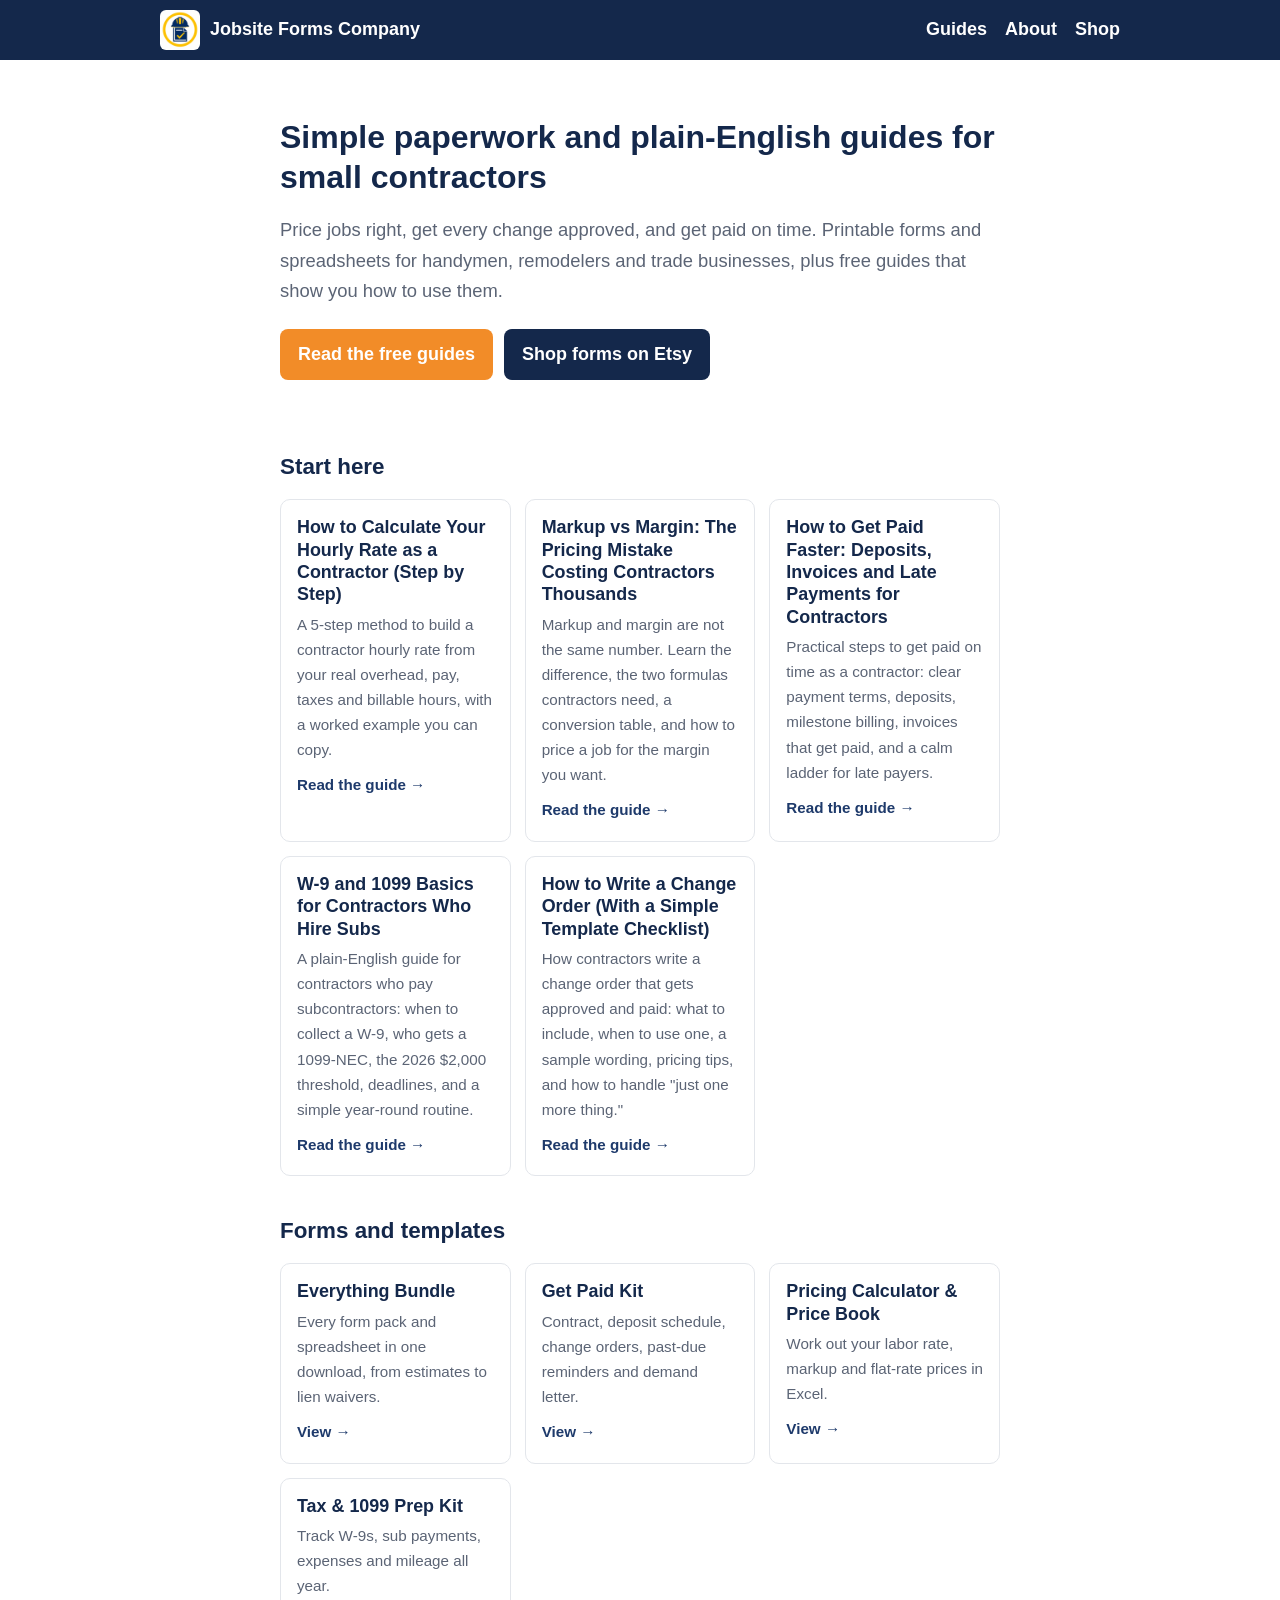
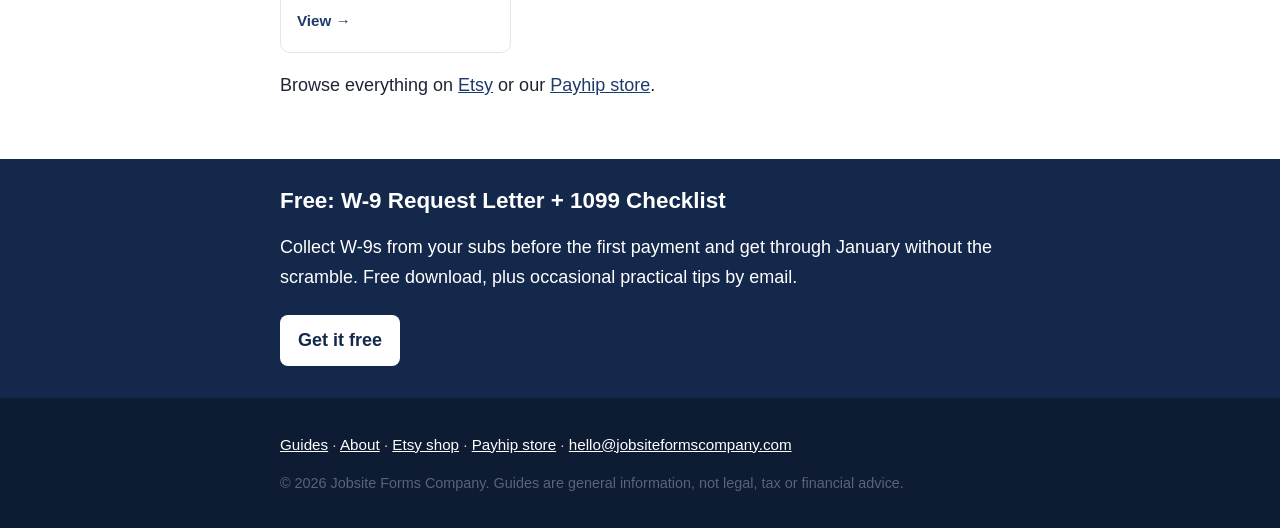
==== index.html @ e9ef860a "Launch site" ====
<!doctype html><html lang="en"><head><meta charset="utf-8"><meta name="viewport" content="width=device-width,initial-scale=1">
<title>Jobsite Forms Company | Contractor Forms, Templates and Guides</title><meta name="description" content="Printable contractor forms, Excel templates and free guides on pricing, change orders, invoicing and 1099s for handymen and small contractors."><link rel="canonical" href="https://jobsiteformscompany.com/">
<meta property="og:title" content="Jobsite Forms Company | Contractor Forms, Templates and Guides"><meta property="og:description" content="Printable contractor forms, Excel templates and free guides on pricing, change orders, invoicing and 1099s for handymen and small contractors."><meta property="og:url" content="https://jobsiteformscompany.com/"><meta property="og:type" content="website"><meta property="og:image" content="https://jobsiteformscompany.com/img/logo.jpg">
<link rel="icon" href="/favicon.png"><style>:root{--navy:#14284b;--navy2:#1e3a6b;--orange:#f28c28;--ink:#1d2433;--muted:#5b6475;--bg:#f6f7f9;--line:#e3e6eb}
*{box-sizing:border-box}body{margin:0;font:18px/1.65 -apple-system,BlinkMacSystemFont,"Segoe UI",Roboto,Arial,sans-serif;color:var(--ink);background:#fff}
.wrap{max-width:760px;margin:0 auto;padding:0 20px}main.wrap{padding-top:24px;padding-bottom:40px}
a{color:var(--navy2)}h1,h2,h3{line-height:1.25;color:var(--navy)}h1{font-size:2rem;margin:.4em 0}h2{font-size:1.4rem;margin-top:1.8em}h3{font-size:1.12rem}
.top{background:var(--navy);color:#fff}.top .wrap{display:flex;align-items:center;justify-content:space-between;gap:12px;padding-top:10px;padding-bottom:10px;max-width:1000px;flex-wrap:wrap}
.brand{display:flex;align-items:center;gap:10px;color:#fff;text-decoration:none;font-weight:700}.brand img{border-radius:6px}
.top nav a{color:#fff;text-decoration:none;margin-left:18px;font-weight:600}.top nav a:hover{color:var(--orange)}
.lead{font-size:1.15rem;color:var(--muted)}.meta,.small,.crumbs{font-size:.9rem;color:var(--muted)}.crumbs a{color:var(--muted)}
.hero{padding:20px 0 10px}.btn{display:inline-block;background:var(--orange);color:#fff;font-weight:700;text-decoration:none;padding:11px 18px;border-radius:8px;margin:4px 6px 4px 0}
.btn-alt{background:var(--navy)}.btn-light{background:#fff;color:var(--navy)}
.cards{display:grid;grid-template-columns:repeat(auto-fit,minmax(220px,1fr));gap:14px}.card{display:block;border:1px solid var(--line);border-radius:10px;padding:16px;text-decoration:none;color:var(--ink);background:#fff}
.card:hover{border-color:var(--navy2);box-shadow:0 2px 8px rgba(20,40,75,.08)}.card h3{margin:0 0 6px}.card p{margin:0 0 8px;font-size:.95rem;color:var(--muted)}.card span{font-weight:700;color:var(--navy2);font-size:.95rem}
.calc,.sample{background:var(--bg);border-left:4px solid var(--navy);padding:12px 16px;margin:14px 0;border-radius:6px}.sample p{margin:.4em 0}
.product{background:#fff7ef;border:1px solid #f6d3ad;border-radius:10px;padding:16px 20px;margin:28px 0}.product h3{margin-top:0}
table{border-collapse:collapse;width:100%;margin:12px 0;font-size:.95rem}th,td{border:1px solid var(--line);padding:8px 10px;text-align:left}th{background:var(--navy);color:#fff}
.video{position:relative;padding-top:56.25%;margin:16px 0 4px;border-radius:10px;overflow:hidden;background:#000}.video iframe{position:absolute;inset:0;width:100%;height:100%;border:0}
.note{font-size:.9rem;color:var(--muted);border-top:1px solid var(--line);padding-top:12px;margin-top:28px}
.related{border-top:2px solid var(--line);margin-top:30px}
.signup{background:var(--navy);color:#fff;padding:28px 0}.signup h2{color:#fff;margin-top:0}
footer{background:#0d1b33;color:#c9d1e0;padding:18px 0;font-size:.95rem}footer a{color:#fff}
@media(max-width:600px){body{font-size:17px}h1{font-size:1.6rem}.top nav a{margin-left:0;margin-right:16px}}
</style><script type="application/ld+json">{"@context": "https://schema.org", "@type": "Organization", "name": "Jobsite Forms Company", "url": "https://jobsiteformscompany.com", "logo": "https://jobsiteformscompany.com/img/logo.jpg", "email": "hello@jobsiteformscompany.com", "sameAs": ["https://www.etsy.com/shop/JobsiteFormsCompany", "https://payhip.com/JobsiteFormsCompany", "https://www.youtube.com/watch?v=GS68c1VyHbc"]}</script><script type="application/ld+json">{"@context": "https://schema.org", "@type": "WebSite", "name": "Jobsite Forms Company", "url": "https://jobsiteformscompany.com"}</script></head><body>
<header class="top"><div class="wrap"><a class="brand" href="/"><img src="/img/logo-96.png" width="40" height="40" alt="">Jobsite Forms Company</a>
<nav><a href="/guides/">Guides</a><a href="/about/">About</a><a href="https://www.etsy.com/shop/JobsiteFormsCompany">Shop</a></nav></div></header>
<main class="wrap"><section class="hero"><h1>Simple paperwork and plain-English guides for small contractors</h1>
<p class="lead">Price jobs right, get every change approved, and get paid on time. Printable forms and spreadsheets for handymen, remodelers and trade businesses, plus free guides that show you how to use them.</p>
<p><a class="btn" href="/guides/">Read the free guides</a> <a class="btn btn-alt" href="https://www.etsy.com/shop/JobsiteFormsCompany">Shop forms on Etsy</a></p></section>
<h2>Start here</h2><div class="cards"><a class="card" href="/guides/contractor-hourly-rate/"><h3>How to Calculate Your Hourly Rate as a Contractor (Step by Step)</h3><p>A 5-step method to build a contractor hourly rate from your real overhead, pay, taxes and billable hours, with a worked example you can copy.</p><span>Read the guide →</span></a><a class="card" href="/guides/markup-vs-margin/"><h3>Markup vs Margin: The Pricing Mistake Costing Contractors Thousands</h3><p>Markup and margin are not the same number. Learn the difference, the two formulas contractors need, a conversion table, and how to price a job for the margin you want.</p><span>Read the guide →</span></a><a class="card" href="/guides/get-paid-faster/"><h3>How to Get Paid Faster: Deposits, Invoices and Late Payments for Contractors</h3><p>Practical steps to get paid on time as a contractor: clear payment terms, deposits, milestone billing, invoices that get paid, and a calm ladder for late payers.</p><span>Read the guide →</span></a><a class="card" href="/guides/w9-1099-basics-for-contractors/"><h3>W-9 and 1099 Basics for Contractors Who Hire Subs</h3><p>A plain-English guide for contractors who pay subcontractors: when to collect a W-9, who gets a 1099-NEC, the 2026 $2,000 threshold, deadlines, and a simple year-round routine.</p><span>Read the guide →</span></a><a class="card" href="/guides/how-to-write-a-change-order/"><h3>How to Write a Change Order (With a Simple Template Checklist)</h3><p>How contractors write a change order that gets approved and paid: what to include, when to use one, a sample wording, pricing tips, and how to handle &quot;just one more thing.&quot;</p><span>Read the guide →</span></a></div>
<h2>Forms and templates</h2><div class="cards">
<a class="card" href="https://payhip.com/b/SimZq"><h3>Everything Bundle</h3><p>Every form pack and spreadsheet in one download, from estimates to lien waivers.</p><span>View →</span></a>
<a class="card" href="https://www.etsy.com/listing/4598286855"><h3>Get Paid Kit</h3><p>Contract, deposit schedule, change orders, past-due reminders and demand letter.</p><span>View →</span></a>
<a class="card" href="https://payhip.com/b/q7hpl"><h3>Pricing Calculator &amp; Price Book</h3><p>Work out your labor rate, markup and flat-rate prices in Excel.</p><span>View →</span></a>
<a class="card" href="https://payhip.com/b/YlkAr"><h3>Tax &amp; 1099 Prep Kit</h3><p>Track W-9s, sub payments, expenses and mileage all year.</p><span>View →</span></a>
</div><p>Browse everything on <a href="https://www.etsy.com/shop/JobsiteFormsCompany">Etsy</a> or our <a href="https://payhip.com/JobsiteFormsCompany">Payhip store</a>.</p></main>
<section class="signup"><div class="wrap"><h2>Free: W-9 Request Letter + 1099 Checklist</h2><p>Collect W-9s from your subs before the first payment and get through January without the scramble. Free download, plus occasional practical tips by email.</p><a class="btn btn-light" href="https://payhip.com/b/B1j3l">Get it free</a></div></section>
<footer><div class="wrap"><p><a href="/guides/">Guides</a> · <a href="/about/">About</a> · <a href="https://www.etsy.com/shop/JobsiteFormsCompany">Etsy shop</a> · <a href="https://payhip.com/JobsiteFormsCompany">Payhip store</a> · <a href="mailto:hello@jobsiteformscompany.com">hello@jobsiteformscompany.com</a></p><p class="small">© 2026 Jobsite Forms Company. Guides are general information, not legal, tax or financial advice.</p></div></footer>
</body></html>
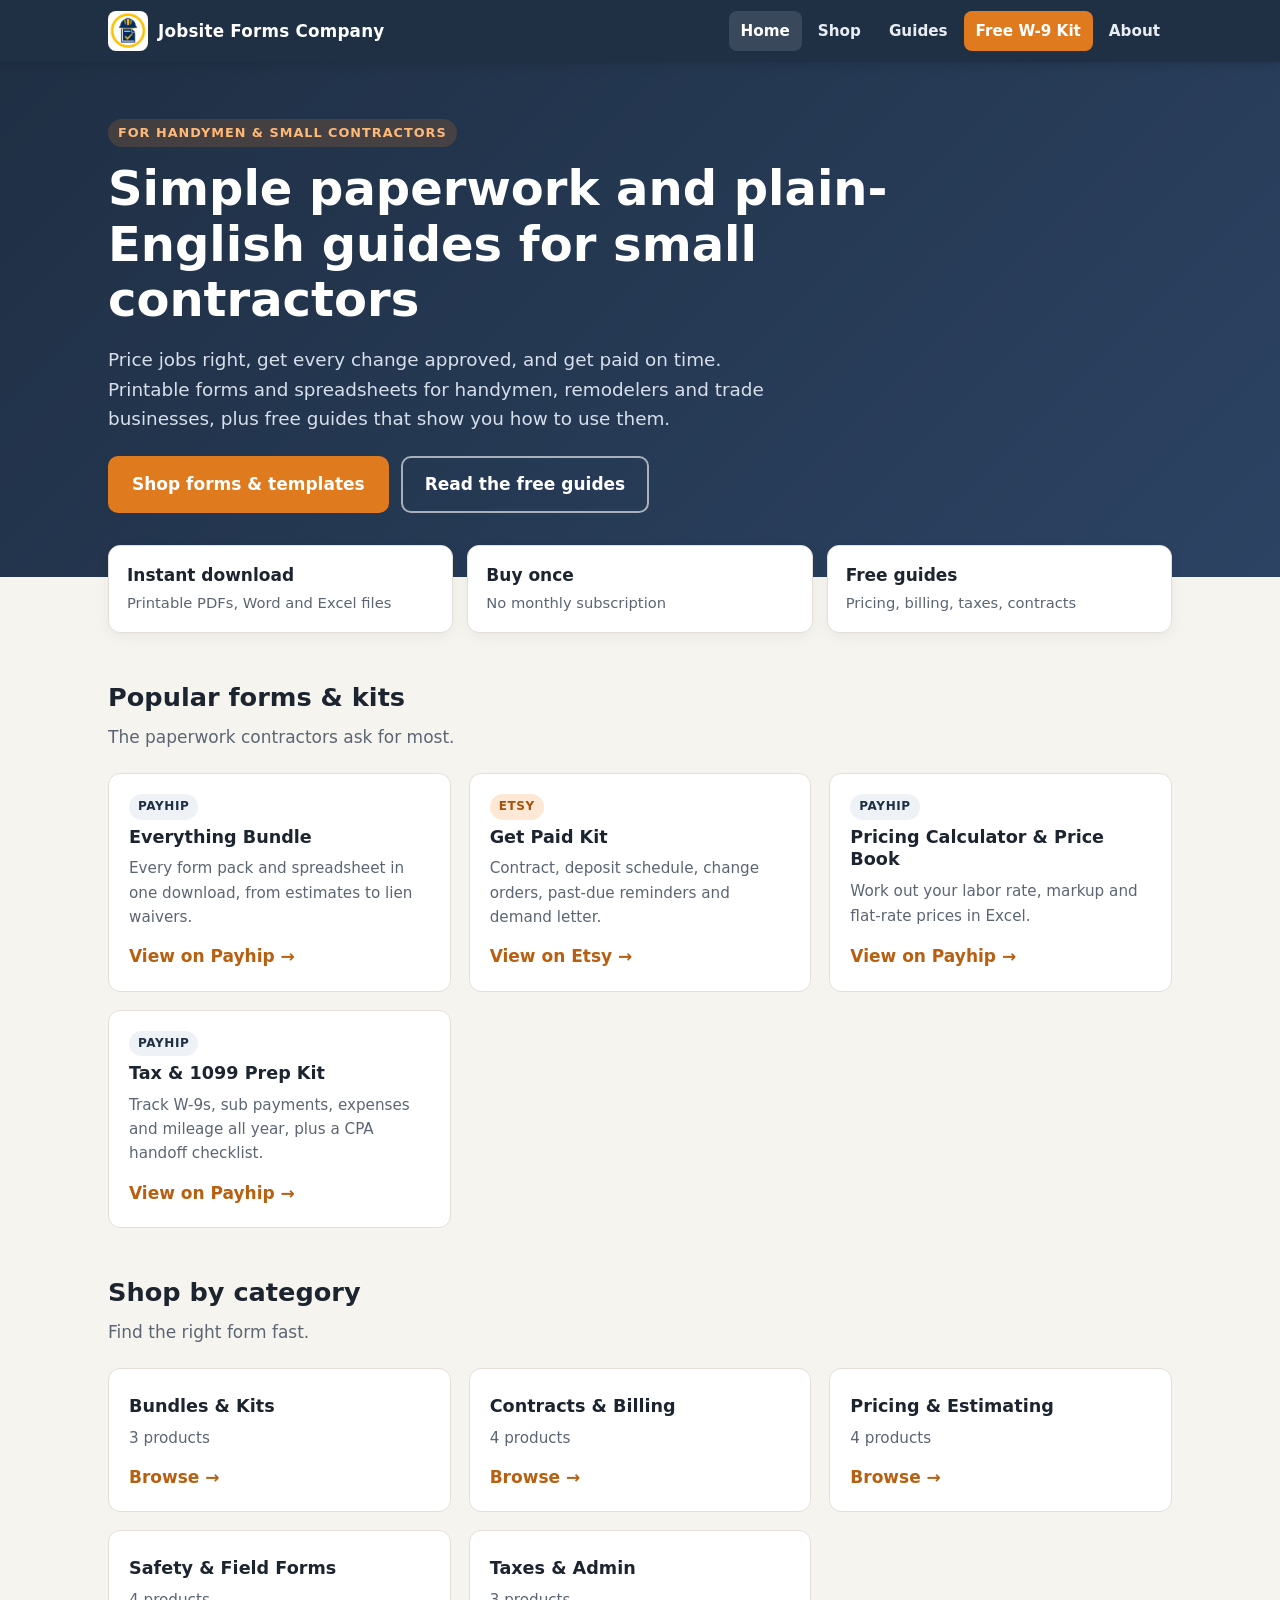
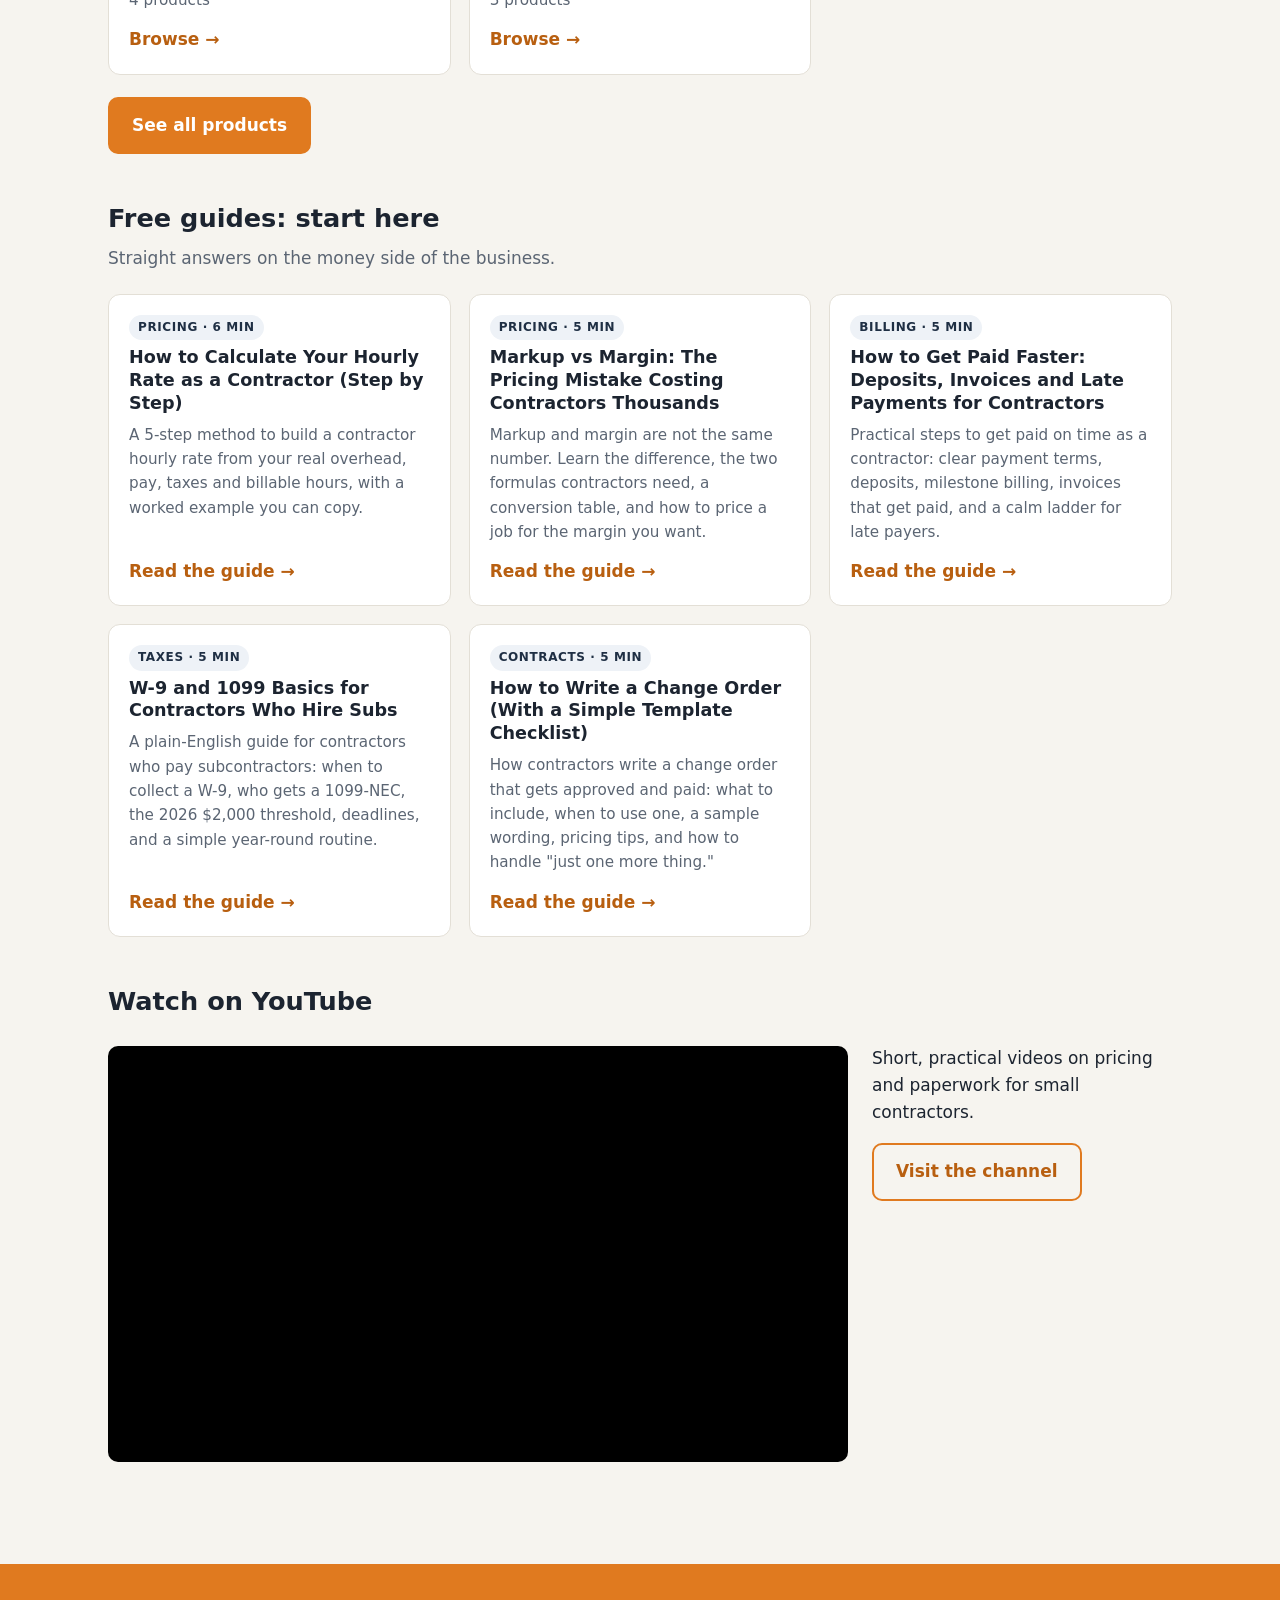
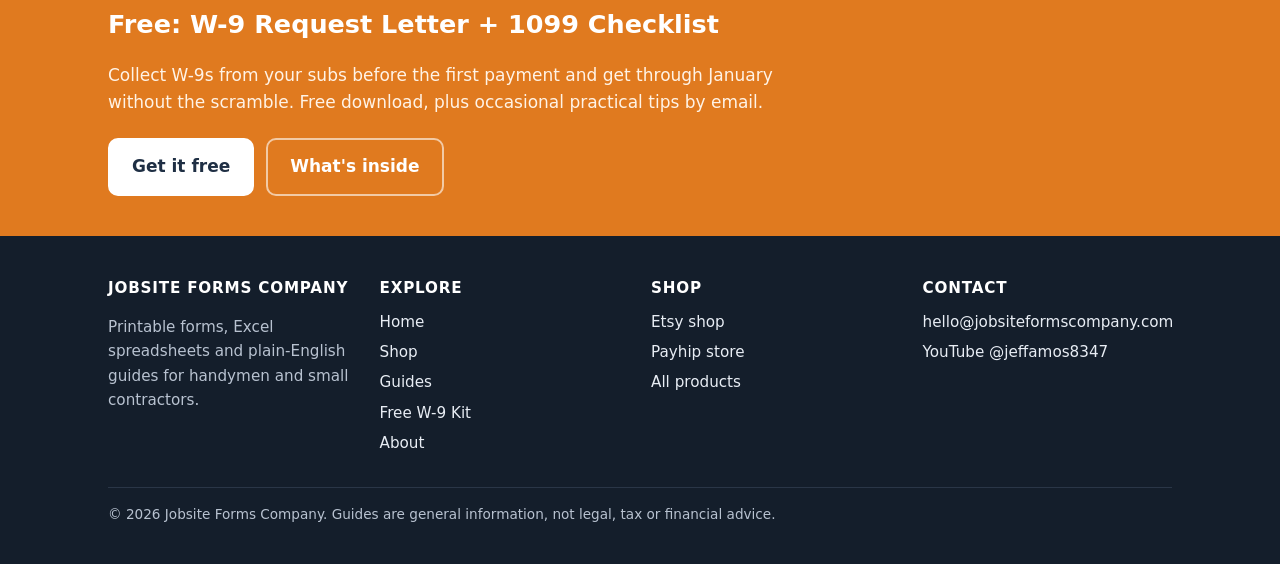
==== commit cbca36b9: "Redesign: new nav, shop, W-9 kit page" ====
--- a/index.html
+++ b/index.html
@@ -1,40 +1,83 @@
 <!doctype html><html lang="en"><head><meta charset="utf-8"><meta name="viewport" content="width=device-width,initial-scale=1">
-<title>Jobsite Forms Company | Contractor Forms, Templates and Guides</title><meta name="description" content="Printable contractor forms, Excel templates and free guides on pricing, change orders, invoicing and 1099s for handymen and small contractors."><link rel="canonical" href="https://jobsiteformscompany.com/">
-<meta property="og:title" content="Jobsite Forms Company | Contractor Forms, Templates and Guides"><meta property="og:description" content="Printable contractor forms, Excel templates and free guides on pricing, change orders, invoicing and 1099s for handymen and small contractors."><meta property="og:url" content="https://jobsiteformscompany.com/"><meta property="og:type" content="website"><meta property="og:image" content="https://jobsiteformscompany.com/img/logo.jpg">
-<link rel="icon" href="/favicon.png"><style>:root{--navy:#14284b;--navy2:#1e3a6b;--orange:#f28c28;--ink:#1d2433;--muted:#5b6475;--bg:#f6f7f9;--line:#e3e6eb}
-*{box-sizing:border-box}body{margin:0;font:18px/1.65 -apple-system,BlinkMacSystemFont,"Segoe UI",Roboto,Arial,sans-serif;color:var(--ink);background:#fff}
-.wrap{max-width:760px;margin:0 auto;padding:0 20px}main.wrap{padding-top:24px;padding-bottom:40px}
-a{color:var(--navy2)}h1,h2,h3{line-height:1.25;color:var(--navy)}h1{font-size:2rem;margin:.4em 0}h2{font-size:1.4rem;margin-top:1.8em}h3{font-size:1.12rem}
-.top{background:var(--navy);color:#fff}.top .wrap{display:flex;align-items:center;justify-content:space-between;gap:12px;padding-top:10px;padding-bottom:10px;max-width:1000px;flex-wrap:wrap}
-.brand{display:flex;align-items:center;gap:10px;color:#fff;text-decoration:none;font-weight:700}.brand img{border-radius:6px}
-.top nav a{color:#fff;text-decoration:none;margin-left:18px;font-weight:600}.top nav a:hover{color:var(--orange)}
-.lead{font-size:1.15rem;color:var(--muted)}.meta,.small,.crumbs{font-size:.9rem;color:var(--muted)}.crumbs a{color:var(--muted)}
-.hero{padding:20px 0 10px}.btn{display:inline-block;background:var(--orange);color:#fff;font-weight:700;text-decoration:none;padding:11px 18px;border-radius:8px;margin:4px 6px 4px 0}
-.btn-alt{background:var(--navy)}.btn-light{background:#fff;color:var(--navy)}
-.cards{display:grid;grid-template-columns:repeat(auto-fit,minmax(220px,1fr));gap:14px}.card{display:block;border:1px solid var(--line);border-radius:10px;padding:16px;text-decoration:none;color:var(--ink);background:#fff}
-.card:hover{border-color:var(--navy2);box-shadow:0 2px 8px rgba(20,40,75,.08)}.card h3{margin:0 0 6px}.card p{margin:0 0 8px;font-size:.95rem;color:var(--muted)}.card span{font-weight:700;color:var(--navy2);font-size:.95rem}
-.calc,.sample{background:var(--bg);border-left:4px solid var(--navy);padding:12px 16px;margin:14px 0;border-radius:6px}.sample p{margin:.4em 0}
-.product{background:#fff7ef;border:1px solid #f6d3ad;border-radius:10px;padding:16px 20px;margin:28px 0}.product h3{margin-top:0}
-table{border-collapse:collapse;width:100%;margin:12px 0;font-size:.95rem}th,td{border:1px solid var(--line);padding:8px 10px;text-align:left}th{background:var(--navy);color:#fff}
-.video{position:relative;padding-top:56.25%;margin:16px 0 4px;border-radius:10px;overflow:hidden;background:#000}.video iframe{position:absolute;inset:0;width:100%;height:100%;border:0}
-.note{font-size:.9rem;color:var(--muted);border-top:1px solid var(--line);padding-top:12px;margin-top:28px}
-.related{border-top:2px solid var(--line);margin-top:30px}
-.signup{background:var(--navy);color:#fff;padding:28px 0}.signup h2{color:#fff;margin-top:0}
-footer{background:#0d1b33;color:#c9d1e0;padding:18px 0;font-size:.95rem}footer a{color:#fff}
-@media(max-width:600px){body{font-size:17px}h1{font-size:1.6rem}.top nav a{margin-left:0;margin-right:16px}}
-</style><script type="application/ld+json">{"@context": "https://schema.org", "@type": "Organization", "name": "Jobsite Forms Company", "url": "https://jobsiteformscompany.com", "logo": "https://jobsiteformscompany.com/img/logo.jpg", "email": "hello@jobsiteformscompany.com", "sameAs": ["https://www.etsy.com/shop/JobsiteFormsCompany", "https://payhip.com/JobsiteFormsCompany", "https://www.youtube.com/watch?v=GS68c1VyHbc"]}</script><script type="application/ld+json">{"@context": "https://schema.org", "@type": "WebSite", "name": "Jobsite Forms Company", "url": "https://jobsiteformscompany.com"}</script></head><body>
+<title>Jobsite Forms Company | Contractor Forms, Templates and Guides</title><meta name="description" content="Printable contractor forms, Excel templates and free guides on pricing, change orders, invoicing and 1099s for handymen and small contractors."><link rel="canonical" href="https://jobsiteformscompany.com/"><meta name="theme-color" content="#1f2f44">
+<meta property="og:title" content="Jobsite Forms Company | Contractor Forms, Templates and Guides"><meta property="og:description" content="Printable contractor forms, Excel templates and free guides on pricing, change orders, invoicing and 1099s for handymen and small contractors."><meta property="og:url" content="https://jobsiteformscompany.com/"><meta property="og:type" content="website"><meta property="og:image" content="https://jobsiteformscompany.com/img/logo.jpg"><meta name="twitter:card" content="summary">
+<link rel="icon" href="/favicon.png"><style>:root{--ink:#1c2430;--muted:#5b6573;--bg:#f6f4ef;--card:#fff;--line:#e3dfd6;--brand:#e07a1f;--brand-d:#b85f10;--navy:#1f2f44;--r:12px}
+*{box-sizing:border-box}html{scroll-behavior:smooth}body{margin:0;font:17px/1.6 system-ui,-apple-system,"Segoe UI",Roboto,sans-serif;color:var(--ink);background:var(--bg)}
+img{max-width:100%;height:auto}a{color:var(--brand-d)}a:hover{color:var(--navy)}
+.wrap{max-width:1100px;margin:0 auto;padding:0 18px}.narrow{max-width:760px}
+.skip{position:absolute;left:-999px}.skip:focus{left:10px;top:10px;background:#fff;padding:8px;z-index:99}
+:focus-visible{outline:3px solid var(--brand);outline-offset:2px}
+.top{position:sticky;top:0;z-index:50;background:var(--navy);color:#fff;box-shadow:0 2px 10px rgba(0,0,0,.15)}
+.top .wrap{display:flex;align-items:center;justify-content:space-between;min-height:62px;gap:12px}
+.brand{display:flex;align-items:center;gap:10px;color:#fff;text-decoration:none;font-weight:800;font-size:1.05rem;letter-spacing:.2px}.brand img{border-radius:8px;background:#fff}
+.brand:hover{color:#fff}
+.menu-btn{display:none;background:none;border:2px solid rgba(255,255,255,.4);color:#fff;border-radius:8px;padding:6px 10px;font-size:1rem;cursor:pointer}
+.nav{display:flex;gap:4px;align-items:center}
+.nav a{color:#e8edf4;text-decoration:none;padding:8px 12px;border-radius:8px;font-weight:600;font-size:.95rem}
+.nav a:hover,.nav a[aria-current=page]{background:rgba(255,255,255,.12);color:#fff}
+.nav a.cta{background:var(--brand);color:#fff}.nav a.cta:hover{background:var(--brand-d)}
+@media(max-width:860px){.menu-btn{display:block}.nav{display:none;position:absolute;left:0;right:0;top:62px;background:var(--navy);flex-direction:column;align-items:stretch;padding:8px 14px 16px;border-top:1px solid rgba(255,255,255,.1)}
+.nav.open{display:flex}.nav a{padding:13px 12px;font-size:1.05rem}}
+.hero{background:linear-gradient(135deg,#1f2f44 0%,#2c4363 100%);color:#fff;padding:56px 0 64px}
+.hero h1{font-size:clamp(1.9rem,5vw,3rem);line-height:1.15;margin:0 0 14px;max-width:780px}
+.hero .lead{color:#d7dfea;font-size:1.15rem;max-width:680px}
+.eyebrow{display:inline-block;background:rgba(224,122,31,.18);color:#ffb876;font-weight:700;font-size:.8rem;letter-spacing:1px;text-transform:uppercase;padding:4px 10px;border-radius:99px;margin-bottom:14px}
+.btns{display:flex;flex-wrap:wrap;gap:12px;margin-top:22px}
+.btn{display:inline-block;background:var(--brand);color:#fff!important;text-decoration:none;font-weight:700;padding:13px 22px;border-radius:10px;border:2px solid var(--brand);text-align:center}
+.btn:hover{background:var(--brand-d);border-color:var(--brand-d)}
+.btn-alt{background:transparent;color:var(--brand-d)!important}.btn-alt:hover{background:var(--brand);color:#fff!important}
+.hero .btn-alt,.signup .btn-alt{color:#fff!important;border-color:rgba(255,255,255,.6)}
+.btn-light{background:#fff;color:var(--navy)!important;border-color:#fff}.btn-light:hover{background:#ffe3c7;border-color:#ffe3c7}
+@media(max-width:520px){.btns .btn{flex:1 1 100%}}
+.trust{display:grid;grid-template-columns:repeat(auto-fit,minmax(200px,1fr));gap:14px;margin:-32px auto 0;position:relative}
+.trust div{background:#fff;border:1px solid var(--line);border-radius:var(--r);padding:16px 18px;box-shadow:0 4px 14px rgba(0,0,0,.05)}.trust b{display:block}.trust span{color:var(--muted);font-size:.92rem}
+section.block{padding:44px 0}.block h2{font-size:1.6rem;margin:0 0 6px}.sub{color:var(--muted);margin:0 0 22px}
+main{padding-bottom:40px}
+.cards{display:grid;grid-template-columns:repeat(auto-fill,minmax(260px,1fr));gap:18px}
+.card{display:flex;flex-direction:column;background:var(--card);border:1px solid var(--line);border-radius:var(--r);padding:20px;text-decoration:none;color:var(--ink);transition:transform .15s,box-shadow .15s}
+a.card:hover{transform:translateY(-3px);box-shadow:0 10px 24px rgba(0,0,0,.08);color:var(--ink)}
+.card h3{margin:6px 0 8px;font-size:1.1rem;line-height:1.3}.card p{margin:0 0 14px;color:var(--muted);font-size:.95rem;flex:1}
+.card .go{font-weight:700;color:var(--brand-d)}.tag{font-size:.75rem;font-weight:700;text-transform:uppercase;letter-spacing:.6px;color:var(--navy);background:#eef2f7;border-radius:99px;padding:3px 9px;align-self:flex-start}
+.tag.etsy{background:#fde8d6;color:#a4520c}.tag.free{background:#dff3e4;color:#1d6b35}
+.chips{display:flex;flex-wrap:wrap;gap:8px;margin:18px 0 8px}.chips a{background:#fff;border:1px solid var(--line);border-radius:99px;padding:7px 14px;text-decoration:none;color:var(--navy);font-weight:600;font-size:.92rem}.chips a:hover{border-color:var(--brand)}
+.cat{scroll-margin-top:80px;margin-top:36px}.cat h2{border-bottom:2px solid var(--line);padding-bottom:6px}
+.pagehead{padding:34px 0 8px}.pagehead h1{font-size:clamp(1.7rem,4.5vw,2.5rem);line-height:1.2;margin:6px 0 10px}.lead{font-size:1.12rem;color:var(--muted)}
+.crumbs{font-size:.9rem;color:var(--muted);padding-top:18px}.crumbs a{color:var(--muted)}.crumbs ol{list-style:none;padding:0;margin:0;display:flex;flex-wrap:wrap;gap:6px}.crumbs li+li:before{content:"›";margin-right:6px}
+article{background:#fff;border:1px solid var(--line);border-radius:var(--r);padding:clamp(18px,4vw,40px)}
+article h1{font-size:clamp(1.6rem,4.5vw,2.3rem);line-height:1.2;margin:0 0 8px}article h2{margin-top:1.8em;line-height:1.25}
+.meta{color:var(--muted);font-size:.9rem}
+.calc{background:#f3f6fa;border-left:4px solid var(--navy);padding:12px 16px;border-radius:6px;margin:14px 0;overflow-x:auto}
+.note{background:#fff7ec;border:1px solid #f4d6b3;padding:14px 18px;border-radius:10px;margin:18px 0}
+.product{background:#f3f6fa;border:1px solid var(--line);padding:20px;border-radius:var(--r);margin:26px 0}.product h3{margin-top:0}.product .btn{margin:6px 6px 0 0}
+.sample{background:#fafafa;border:1px dashed #bbb;padding:14px;border-radius:8px;overflow-x:auto}
+table{border-collapse:collapse;width:100%;display:block;overflow-x:auto}th,td{border:1px solid var(--line);padding:8px 10px;text-align:left}th{background:#f3f6fa}
+.video{position:relative;padding-top:56.25%;margin:18px 0;border-radius:10px;overflow:hidden;background:#000}.video iframe{position:absolute;inset:0;width:100%;height:100%;border:0}
+.layout{display:grid;gap:24px;grid-template-columns:1fr}@media(min-width:980px){.layout{grid-template-columns:1fr 300px}.side{position:sticky;top:84px;align-self:start}}
+.side .box{background:#fff;border:1px solid var(--line);border-radius:var(--r);padding:18px;margin-bottom:16px}.side h2{font-size:1.05rem;margin:0 0 10px}.side ul{margin:0;padding-left:18px}.side li{margin:6px 0}
+.related{margin-top:30px}
+.small{font-size:.88rem;color:var(--muted)}
+.signup{background:var(--brand);color:#fff;padding:40px 0}.signup h2{margin:0 0 8px}.signup p{max-width:680px;color:#fff3e6}
+footer{background:#141e2b;color:#b8c2d0;padding:40px 0 24px;font-size:.95rem}footer a{color:#e8edf4;text-decoration:none}footer a:hover{color:#ffb876}
+.fgrid{display:grid;grid-template-columns:repeat(auto-fit,minmax(180px,1fr));gap:22px}footer h3{color:#fff;font-size:.95rem;text-transform:uppercase;letter-spacing:.8px;margin:0 0 10px}footer ul{list-style:none;margin:0;padding:0}footer li{margin:6px 0}
+.legal{border-top:1px solid #2a3647;margin-top:26px;padding-top:16px;font-size:.85rem}
+.steps{counter-reset:s;display:grid;gap:14px;grid-template-columns:repeat(auto-fit,minmax(220px,1fr));padding:0;list-style:none}.steps li{background:#fff;border:1px solid var(--line);border-radius:var(--r);padding:18px}.steps li:before{counter-increment:s;content:counter(s);display:inline-grid;place-items:center;width:30px;height:30px;border-radius:50%;background:var(--brand);color:#fff;font-weight:800;margin-bottom:8px}
+</style><script type="application/ld+json">{"@context": "https://schema.org", "@type": "Organization", "name": "Jobsite Forms Company", "url": "https://jobsiteformscompany.com", "logo": "https://jobsiteformscompany.com/img/logo.jpg", "email": "hello@jobsiteformscompany.com", "sameAs": ["https://www.etsy.com/shop/JobsiteFormsCompany", "https://payhip.com/JobsiteFormsCompany", "https://www.youtube.com/@jeffamos8347"]}</script><script type="application/ld+json">{"@context": "https://schema.org", "@type": "WebSite", "name": "Jobsite Forms Company", "url": "https://jobsiteformscompany.com"}</script></head><body>
+<a class="skip" href="#main">Skip to content</a>
 <header class="top"><div class="wrap"><a class="brand" href="/"><img src="/img/logo-96.png" width="40" height="40" alt="">Jobsite Forms Company</a>
-<nav><a href="/guides/">Guides</a><a href="/about/">About</a><a href="https://www.etsy.com/shop/JobsiteFormsCompany">Shop</a></nav></div></header>
-<main class="wrap"><section class="hero"><h1>Simple paperwork and plain-English guides for small contractors</h1>
+<button class="menu-btn" aria-controls="nav" aria-expanded="false">☰ Menu</button>
+<nav class="nav" id="nav" aria-label="Main"><a href="/" aria-current=page>Home</a><a href="/shop/">Shop</a><a href="/guides/">Guides</a><a href="/free-w9-kit/" class=cta>Free W-9 Kit</a><a href="/about/">About</a></nav></div></header>
+<main id="main"><section class="hero"><div class="wrap"><span class="eyebrow">For handymen &amp; small contractors</span><h1>Simple paperwork and plain-English guides for small contractors</h1>
 <p class="lead">Price jobs right, get every change approved, and get paid on time. Printable forms and spreadsheets for handymen, remodelers and trade businesses, plus free guides that show you how to use them.</p>
-<p><a class="btn" href="/guides/">Read the free guides</a> <a class="btn btn-alt" href="https://www.etsy.com/shop/JobsiteFormsCompany">Shop forms on Etsy</a></p></section>
-<h2>Start here</h2><div class="cards"><a class="card" href="/guides/contractor-hourly-rate/"><h3>How to Calculate Your Hourly Rate as a Contractor (Step by Step)</h3><p>A 5-step method to build a contractor hourly rate from your real overhead, pay, taxes and billable hours, with a worked example you can copy.</p><span>Read the guide →</span></a><a class="card" href="/guides/markup-vs-margin/"><h3>Markup vs Margin: The Pricing Mistake Costing Contractors Thousands</h3><p>Markup and margin are not the same number. Learn the difference, the two formulas contractors need, a conversion table, and how to price a job for the margin you want.</p><span>Read the guide →</span></a><a class="card" href="/guides/get-paid-faster/"><h3>How to Get Paid Faster: Deposits, Invoices and Late Payments for Contractors</h3><p>Practical steps to get paid on time as a contractor: clear payment terms, deposits, milestone billing, invoices that get paid, and a calm ladder for late payers.</p><span>Read the guide →</span></a><a class="card" href="/guides/w9-1099-basics-for-contractors/"><h3>W-9 and 1099 Basics for Contractors Who Hire Subs</h3><p>A plain-English guide for contractors who pay subcontractors: when to collect a W-9, who gets a 1099-NEC, the 2026 $2,000 threshold, deadlines, and a simple year-round routine.</p><span>Read the guide →</span></a><a class="card" href="/guides/how-to-write-a-change-order/"><h3>How to Write a Change Order (With a Simple Template Checklist)</h3><p>How contractors write a change order that gets approved and paid: what to include, when to use one, a sample wording, pricing tips, and how to handle &quot;just one more thing.&quot;</p><span>Read the guide →</span></a></div>
-<h2>Forms and templates</h2><div class="cards">
-<a class="card" href="https://payhip.com/b/SimZq"><h3>Everything Bundle</h3><p>Every form pack and spreadsheet in one download, from estimates to lien waivers.</p><span>View →</span></a>
-<a class="card" href="https://www.etsy.com/listing/4598286855"><h3>Get Paid Kit</h3><p>Contract, deposit schedule, change orders, past-due reminders and demand letter.</p><span>View →</span></a>
-<a class="card" href="https://payhip.com/b/q7hpl"><h3>Pricing Calculator &amp; Price Book</h3><p>Work out your labor rate, markup and flat-rate prices in Excel.</p><span>View →</span></a>
-<a class="card" href="https://payhip.com/b/YlkAr"><h3>Tax &amp; 1099 Prep Kit</h3><p>Track W-9s, sub payments, expenses and mileage all year.</p><span>View →</span></a>
-</div><p>Browse everything on <a href="https://www.etsy.com/shop/JobsiteFormsCompany">Etsy</a> or our <a href="https://payhip.com/JobsiteFormsCompany">Payhip store</a>.</p></main>
-<section class="signup"><div class="wrap"><h2>Free: W-9 Request Letter + 1099 Checklist</h2><p>Collect W-9s from your subs before the first payment and get through January without the scramble. Free download, plus occasional practical tips by email.</p><a class="btn btn-light" href="https://payhip.com/b/B1j3l">Get it free</a></div></section>
-<footer><div class="wrap"><p><a href="/guides/">Guides</a> · <a href="/about/">About</a> · <a href="https://www.etsy.com/shop/JobsiteFormsCompany">Etsy shop</a> · <a href="https://payhip.com/JobsiteFormsCompany">Payhip store</a> · <a href="mailto:hello@jobsiteformscompany.com">hello@jobsiteformscompany.com</a></p><p class="small">© 2026 Jobsite Forms Company. Guides are general information, not legal, tax or financial advice.</p></div></footer>
-</body></html>+<div class="btns"><a class="btn" href="/shop/">Shop forms &amp; templates</a><a class="btn btn-alt" href="/guides/">Read the free guides</a></div></div></section>
+<div class="wrap"><div class="trust"><div><b>Instant download</b><span>Printable PDFs, Word and Excel files</span></div><div><b>Buy once</b><span>No monthly subscription</span></div><div><b>Free guides</b><span>Pricing, billing, taxes, contracts</span></div></div>
+<section class="block"><h2>Popular forms &amp; kits</h2><p class="sub">The paperwork contractors ask for most.</p><div class="cards"><a class="card" href="https://payhip.com/b/SimZq"><span class="tag ">Payhip</span><h3>Everything Bundle</h3><p>Every form pack and spreadsheet in one download, from estimates to lien waivers.</p><span class="go">View on Payhip →</span></a><a class="card" href="https://www.etsy.com/listing/4598286855"><span class="tag etsy">Etsy</span><h3>Get Paid Kit</h3><p>Contract, deposit schedule, change orders, past-due reminders and demand letter.</p><span class="go">View on Etsy →</span></a><a class="card" href="https://payhip.com/b/q7hpl"><span class="tag ">Payhip</span><h3>Pricing Calculator &amp; Price Book</h3><p>Work out your labor rate, markup and flat-rate prices in Excel.</p><span class="go">View on Payhip →</span></a><a class="card" href="https://payhip.com/b/YlkAr"><span class="tag ">Payhip</span><h3>Tax &amp; 1099 Prep Kit</h3><p>Track W-9s, sub payments, expenses and mileage all year, plus a CPA handoff checklist.</p><span class="go">View on Payhip →</span></a></div></section>
+<section class="block" style="padding-top:0"><h2>Shop by category</h2><p class="sub">Find the right form fast.</p><div class="cards"><a class="card" href="/shop/#bundles-kits"><h3>Bundles &amp; Kits</h3><p>3 products</p><span class="go">Browse →</span></a><a class="card" href="/shop/#contracts-billing"><h3>Contracts &amp; Billing</h3><p>4 products</p><span class="go">Browse →</span></a><a class="card" href="/shop/#pricing-estimating"><h3>Pricing &amp; Estimating</h3><p>4 products</p><span class="go">Browse →</span></a><a class="card" href="/shop/#safety-field-forms"><h3>Safety &amp; Field Forms</h3><p>4 products</p><span class="go">Browse →</span></a><a class="card" href="/shop/#taxes-admin"><h3>Taxes &amp; Admin</h3><p>3 products</p><span class="go">Browse →</span></a></div><div class="btns"><a class="btn" href="/shop/">See all products</a></div></section>
+<section class="block" style="padding-top:0"><h2>Free guides: start here</h2><p class="sub">Straight answers on the money side of the business.</p><div class="cards"><a class="card" href="/guides/contractor-hourly-rate/"><span class="tag">Pricing · 6 min</span><h3>How to Calculate Your Hourly Rate as a Contractor (Step by Step)</h3><p>A 5-step method to build a contractor hourly rate from your real overhead, pay, taxes and billable hours, with a worked example you can copy.</p><span class="go">Read the guide →</span></a><a class="card" href="/guides/markup-vs-margin/"><span class="tag">Pricing · 5 min</span><h3>Markup vs Margin: The Pricing Mistake Costing Contractors Thousands</h3><p>Markup and margin are not the same number. Learn the difference, the two formulas contractors need, a conversion table, and how to price a job for the margin you want.</p><span class="go">Read the guide →</span></a><a class="card" href="/guides/get-paid-faster/"><span class="tag">Billing · 5 min</span><h3>How to Get Paid Faster: Deposits, Invoices and Late Payments for Contractors</h3><p>Practical steps to get paid on time as a contractor: clear payment terms, deposits, milestone billing, invoices that get paid, and a calm ladder for late payers.</p><span class="go">Read the guide →</span></a><a class="card" href="/guides/w9-1099-basics-for-contractors/"><span class="tag">Taxes · 5 min</span><h3>W-9 and 1099 Basics for Contractors Who Hire Subs</h3><p>A plain-English guide for contractors who pay subcontractors: when to collect a W-9, who gets a 1099-NEC, the 2026 $2,000 threshold, deadlines, and a simple year-round routine.</p><span class="go">Read the guide →</span></a><a class="card" href="/guides/how-to-write-a-change-order/"><span class="tag">Contracts · 5 min</span><h3>How to Write a Change Order (With a Simple Template Checklist)</h3><p>How contractors write a change order that gets approved and paid: what to include, when to use one, a sample wording, pricing tips, and how to handle &quot;just one more thing.&quot;</p><span class="go">Read the guide →</span></a></div></section>
+<section class="block" style="padding-top:0"><h2>Watch on YouTube</h2><div class="layout"><div class="video"><iframe src="https://www.youtube-nocookie.com/embed/GS68c1VyHbc" title="How to set your contractor hourly rate (video)" loading="lazy" allow="accelerometer; encrypted-media; picture-in-picture" allowfullscreen></iframe></div><div><p>Short, practical videos on pricing and paperwork for small contractors.</p><a class="btn btn-alt" href="https://www.youtube.com/@jeffamos8347">Visit the channel</a></div></div></section></div></main><section class="signup"><div class="wrap"><h2>Free: W-9 Request Letter + 1099 Checklist</h2><p>Collect W-9s from your subs before the first payment and get through January without the scramble. Free download, plus occasional practical tips by email.</p><div class="btns"><a class="btn btn-light" href="https://payhip.com/b/B1j3l">Get it free</a><a class="btn btn-alt" href="/free-w9-kit/">What's inside</a></div></div></section>
+<footer><div class="wrap"><div class="fgrid">
+<div><h3>Jobsite Forms Company</h3><p>Printable forms, Excel spreadsheets and plain-English guides for handymen and small contractors.</p></div>
+<div><h3>Explore</h3><ul><li><a href="/">Home</a></li><li><a href="/shop/">Shop</a></li><li><a href="/guides/">Guides</a></li><li><a href="/free-w9-kit/">Free W-9 Kit</a></li><li><a href="/about/">About</a></li></ul></div>
+<div><h3>Shop</h3><ul><li><a href="https://www.etsy.com/shop/JobsiteFormsCompany">Etsy shop</a></li><li><a href="https://payhip.com/JobsiteFormsCompany">Payhip store</a></li><li><a href="/shop/">All products</a></li></ul></div>
+<div><h3>Contact</h3><ul><li><a href="mailto:hello@jobsiteformscompany.com">hello@jobsiteformscompany.com</a></li><li><a href="https://www.youtube.com/@jeffamos8347">YouTube @jeffamos8347</a></li></ul></div>
+</div><p class="legal">© 2026 Jobsite Forms Company. Guides are general information, not legal, tax or financial advice.</p></div></footer>
+<script>(function(){var b=document.querySelector('.menu-btn'),n=document.getElementById('nav');b.addEventListener('click',function(){var o=n.classList.toggle('open');b.setAttribute('aria-expanded',o);b.textContent=o?'✕ Close':'☰ Menu'});document.addEventListener('keydown',function(e){if(e.key==='Escape'&&n.classList.contains('open')){b.click();b.focus()}})})();</script></body></html>
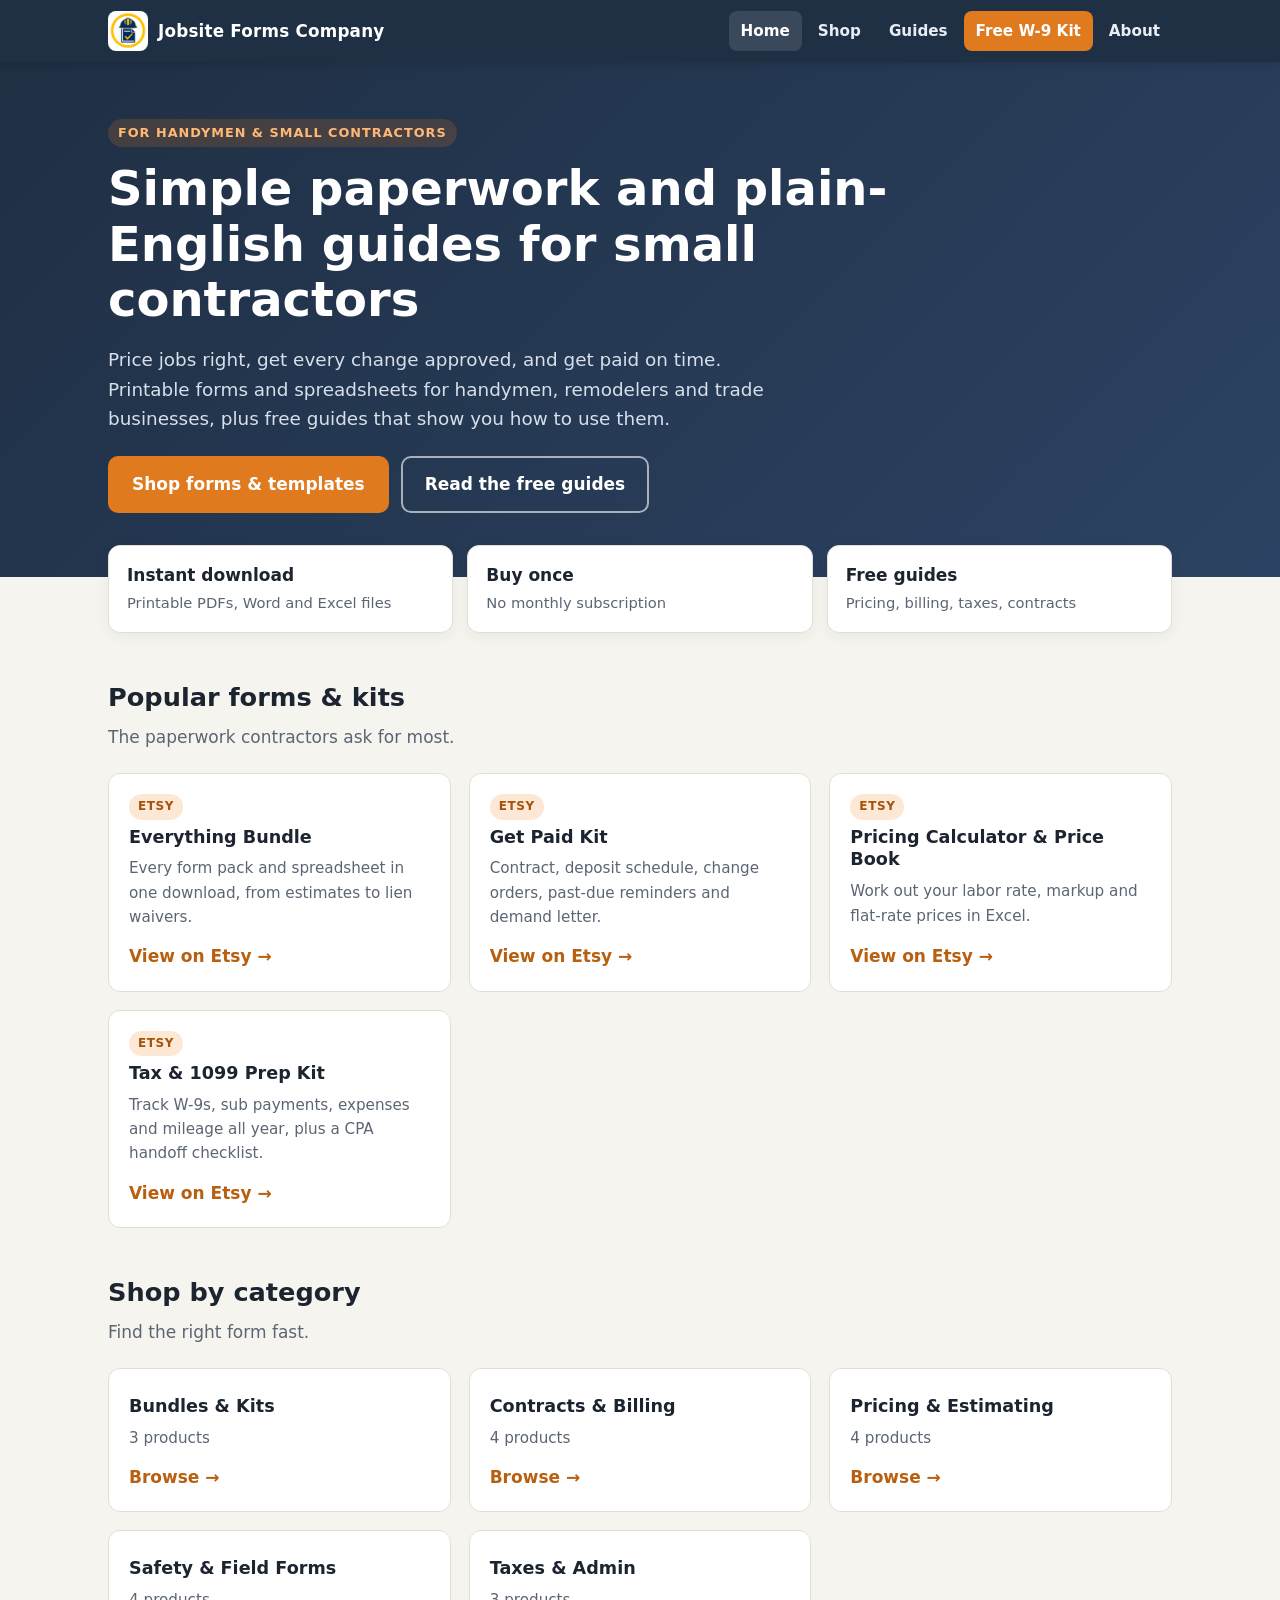
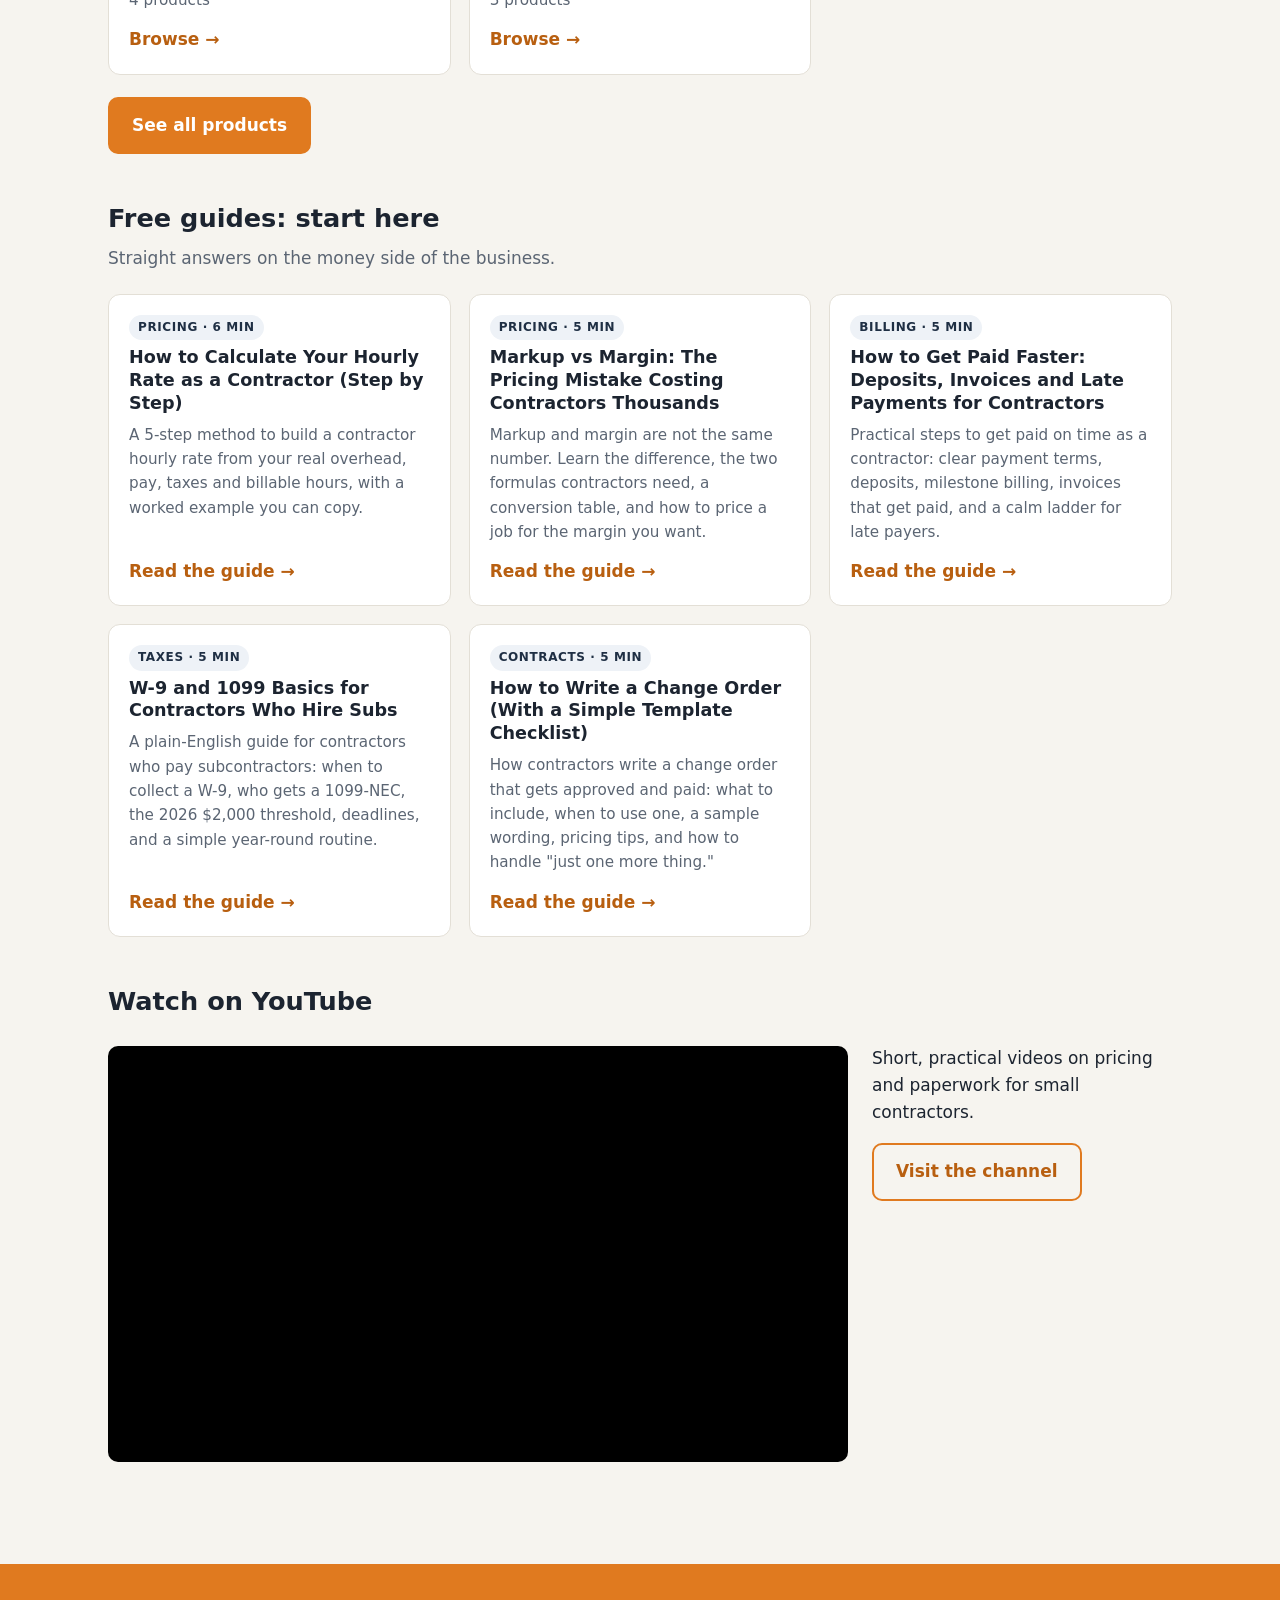
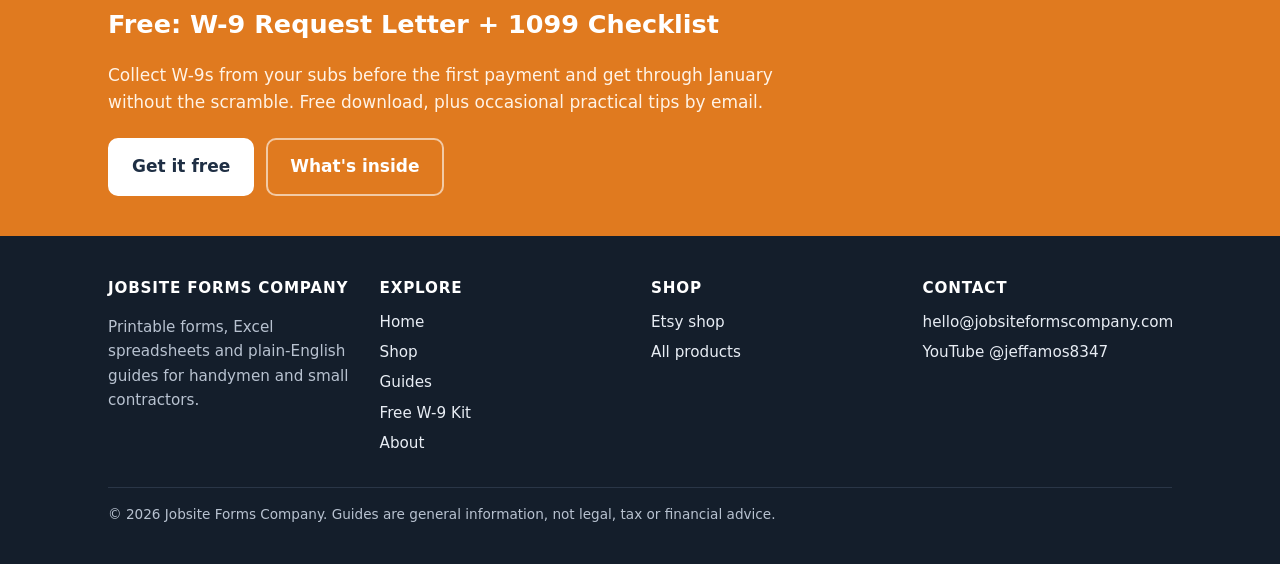
==== commit c3750f4d: "Point product links to Etsy listings; remove Payhip store links" ====
--- a/index.html
+++ b/index.html
@@ -61,7 +61,7 @@
 .fgrid{display:grid;grid-template-columns:repeat(auto-fit,minmax(180px,1fr));gap:22px}footer h3{color:#fff;font-size:.95rem;text-transform:uppercase;letter-spacing:.8px;margin:0 0 10px}footer ul{list-style:none;margin:0;padding:0}footer li{margin:6px 0}
 .legal{border-top:1px solid #2a3647;margin-top:26px;padding-top:16px;font-size:.85rem}
 .steps{counter-reset:s;display:grid;gap:14px;grid-template-columns:repeat(auto-fit,minmax(220px,1fr));padding:0;list-style:none}.steps li{background:#fff;border:1px solid var(--line);border-radius:var(--r);padding:18px}.steps li:before{counter-increment:s;content:counter(s);display:inline-grid;place-items:center;width:30px;height:30px;border-radius:50%;background:var(--brand);color:#fff;font-weight:800;margin-bottom:8px}
-</style><script type="application/ld+json">{"@context": "https://schema.org", "@type": "Organization", "name": "Jobsite Forms Company", "url": "https://jobsiteformscompany.com", "logo": "https://jobsiteformscompany.com/img/logo.jpg", "email": "hello@jobsiteformscompany.com", "sameAs": ["https://www.etsy.com/shop/JobsiteFormsCompany", "https://payhip.com/JobsiteFormsCompany", "https://www.youtube.com/@jeffamos8347"]}</script><script type="application/ld+json">{"@context": "https://schema.org", "@type": "WebSite", "name": "Jobsite Forms Company", "url": "https://jobsiteformscompany.com"}</script></head><body>
+</style><script type="application/ld+json">{"@context": "https://schema.org", "@type": "Organization", "name": "Jobsite Forms Company", "url": "https://jobsiteformscompany.com", "logo": "https://jobsiteformscompany.com/img/logo.jpg", "email": "hello@jobsiteformscompany.com", "sameAs": ["https://www.etsy.com/shop/JobsiteFormsCompany", "https://www.youtube.com/@jeffamos8347"]}</script><script type="application/ld+json">{"@context": "https://schema.org", "@type": "WebSite", "name": "Jobsite Forms Company", "url": "https://jobsiteformscompany.com"}</script></head><body>
 <a class="skip" href="#main">Skip to content</a>
 <header class="top"><div class="wrap"><a class="brand" href="/"><img src="/img/logo-96.png" width="40" height="40" alt="">Jobsite Forms Company</a>
 <button class="menu-btn" aria-controls="nav" aria-expanded="false">☰ Menu</button>
@@ -70,14 +70,14 @@
 <p class="lead">Price jobs right, get every change approved, and get paid on time. Printable forms and spreadsheets for handymen, remodelers and trade businesses, plus free guides that show you how to use them.</p>
 <div class="btns"><a class="btn" href="/shop/">Shop forms &amp; templates</a><a class="btn btn-alt" href="/guides/">Read the free guides</a></div></div></section>
 <div class="wrap"><div class="trust"><div><b>Instant download</b><span>Printable PDFs, Word and Excel files</span></div><div><b>Buy once</b><span>No monthly subscription</span></div><div><b>Free guides</b><span>Pricing, billing, taxes, contracts</span></div></div>
-<section class="block"><h2>Popular forms &amp; kits</h2><p class="sub">The paperwork contractors ask for most.</p><div class="cards"><a class="card" href="https://payhip.com/b/SimZq"><span class="tag ">Payhip</span><h3>Everything Bundle</h3><p>Every form pack and spreadsheet in one download, from estimates to lien waivers.</p><span class="go">View on Payhip →</span></a><a class="card" href="https://www.etsy.com/listing/4598286855"><span class="tag etsy">Etsy</span><h3>Get Paid Kit</h3><p>Contract, deposit schedule, change orders, past-due reminders and demand letter.</p><span class="go">View on Etsy →</span></a><a class="card" href="https://payhip.com/b/q7hpl"><span class="tag ">Payhip</span><h3>Pricing Calculator &amp; Price Book</h3><p>Work out your labor rate, markup and flat-rate prices in Excel.</p><span class="go">View on Payhip →</span></a><a class="card" href="https://payhip.com/b/YlkAr"><span class="tag ">Payhip</span><h3>Tax &amp; 1099 Prep Kit</h3><p>Track W-9s, sub payments, expenses and mileage all year, plus a CPA handoff checklist.</p><span class="go">View on Payhip →</span></a></div></section>
+<section class="block"><h2>Popular forms &amp; kits</h2><p class="sub">The paperwork contractors ask for most.</p><div class="cards"><a class="card" href="https://www.etsy.com/listing/4596966845"><span class="tag etsy">Etsy</span><h3>Everything Bundle</h3><p>Every form pack and spreadsheet in one download, from estimates to lien waivers.</p><span class="go">View on Etsy →</span></a><a class="card" href="https://www.etsy.com/listing/4598286855"><span class="tag etsy">Etsy</span><h3>Get Paid Kit</h3><p>Contract, deposit schedule, change orders, past-due reminders and demand letter.</p><span class="go">View on Etsy →</span></a><a class="card" href="https://www.etsy.com/listing/4596873539"><span class="tag etsy">Etsy</span><h3>Pricing Calculator &amp; Price Book</h3><p>Work out your labor rate, markup and flat-rate prices in Excel.</p><span class="go">View on Etsy →</span></a><a class="card" href="https://www.etsy.com/listing/4598712466"><span class="tag etsy">Etsy</span><h3>Tax &amp; 1099 Prep Kit</h3><p>Track W-9s, sub payments, expenses and mileage all year, plus a CPA handoff checklist.</p><span class="go">View on Etsy →</span></a></div></section>
 <section class="block" style="padding-top:0"><h2>Shop by category</h2><p class="sub">Find the right form fast.</p><div class="cards"><a class="card" href="/shop/#bundles-kits"><h3>Bundles &amp; Kits</h3><p>3 products</p><span class="go">Browse →</span></a><a class="card" href="/shop/#contracts-billing"><h3>Contracts &amp; Billing</h3><p>4 products</p><span class="go">Browse →</span></a><a class="card" href="/shop/#pricing-estimating"><h3>Pricing &amp; Estimating</h3><p>4 products</p><span class="go">Browse →</span></a><a class="card" href="/shop/#safety-field-forms"><h3>Safety &amp; Field Forms</h3><p>4 products</p><span class="go">Browse →</span></a><a class="card" href="/shop/#taxes-admin"><h3>Taxes &amp; Admin</h3><p>3 products</p><span class="go">Browse →</span></a></div><div class="btns"><a class="btn" href="/shop/">See all products</a></div></section>
 <section class="block" style="padding-top:0"><h2>Free guides: start here</h2><p class="sub">Straight answers on the money side of the business.</p><div class="cards"><a class="card" href="/guides/contractor-hourly-rate/"><span class="tag">Pricing · 6 min</span><h3>How to Calculate Your Hourly Rate as a Contractor (Step by Step)</h3><p>A 5-step method to build a contractor hourly rate from your real overhead, pay, taxes and billable hours, with a worked example you can copy.</p><span class="go">Read the guide →</span></a><a class="card" href="/guides/markup-vs-margin/"><span class="tag">Pricing · 5 min</span><h3>Markup vs Margin: The Pricing Mistake Costing Contractors Thousands</h3><p>Markup and margin are not the same number. Learn the difference, the two formulas contractors need, a conversion table, and how to price a job for the margin you want.</p><span class="go">Read the guide →</span></a><a class="card" href="/guides/get-paid-faster/"><span class="tag">Billing · 5 min</span><h3>How to Get Paid Faster: Deposits, Invoices and Late Payments for Contractors</h3><p>Practical steps to get paid on time as a contractor: clear payment terms, deposits, milestone billing, invoices that get paid, and a calm ladder for late payers.</p><span class="go">Read the guide →</span></a><a class="card" href="/guides/w9-1099-basics-for-contractors/"><span class="tag">Taxes · 5 min</span><h3>W-9 and 1099 Basics for Contractors Who Hire Subs</h3><p>A plain-English guide for contractors who pay subcontractors: when to collect a W-9, who gets a 1099-NEC, the 2026 $2,000 threshold, deadlines, and a simple year-round routine.</p><span class="go">Read the guide →</span></a><a class="card" href="/guides/how-to-write-a-change-order/"><span class="tag">Contracts · 5 min</span><h3>How to Write a Change Order (With a Simple Template Checklist)</h3><p>How contractors write a change order that gets approved and paid: what to include, when to use one, a sample wording, pricing tips, and how to handle &quot;just one more thing.&quot;</p><span class="go">Read the guide →</span></a></div></section>
 <section class="block" style="padding-top:0"><h2>Watch on YouTube</h2><div class="layout"><div class="video"><iframe src="https://www.youtube-nocookie.com/embed/GS68c1VyHbc" title="How to set your contractor hourly rate (video)" loading="lazy" allow="accelerometer; encrypted-media; picture-in-picture" allowfullscreen></iframe></div><div><p>Short, practical videos on pricing and paperwork for small contractors.</p><a class="btn btn-alt" href="https://www.youtube.com/@jeffamos8347">Visit the channel</a></div></div></section></div></main><section class="signup"><div class="wrap"><h2>Free: W-9 Request Letter + 1099 Checklist</h2><p>Collect W-9s from your subs before the first payment and get through January without the scramble. Free download, plus occasional practical tips by email.</p><div class="btns"><a class="btn btn-light" href="https://payhip.com/b/B1j3l">Get it free</a><a class="btn btn-alt" href="/free-w9-kit/">What's inside</a></div></div></section>
 <footer><div class="wrap"><div class="fgrid">
 <div><h3>Jobsite Forms Company</h3><p>Printable forms, Excel spreadsheets and plain-English guides for handymen and small contractors.</p></div>
 <div><h3>Explore</h3><ul><li><a href="/">Home</a></li><li><a href="/shop/">Shop</a></li><li><a href="/guides/">Guides</a></li><li><a href="/free-w9-kit/">Free W-9 Kit</a></li><li><a href="/about/">About</a></li></ul></div>
-<div><h3>Shop</h3><ul><li><a href="https://www.etsy.com/shop/JobsiteFormsCompany">Etsy shop</a></li><li><a href="https://payhip.com/JobsiteFormsCompany">Payhip store</a></li><li><a href="/shop/">All products</a></li></ul></div>
+<div><h3>Shop</h3><ul><li><a href="https://www.etsy.com/shop/JobsiteFormsCompany">Etsy shop</a></li><li><a href="/shop/">All products</a></li></ul></div>
 <div><h3>Contact</h3><ul><li><a href="mailto:hello@jobsiteformscompany.com">hello@jobsiteformscompany.com</a></li><li><a href="https://www.youtube.com/@jeffamos8347">YouTube @jeffamos8347</a></li></ul></div>
 </div><p class="legal">© 2026 Jobsite Forms Company. Guides are general information, not legal, tax or financial advice.</p></div></footer>
 <script>(function(){var b=document.querySelector('.menu-btn'),n=document.getElementById('nav');b.addEventListener('click',function(){var o=n.classList.toggle('open');b.setAttribute('aria-expanded',o);b.textContent=o?'✕ Close':'☰ Menu'});document.addEventListener('keydown',function(e){if(e.key==='Escape'&&n.classList.contains('open')){b.click();b.focus()}})})();</script></body></html>
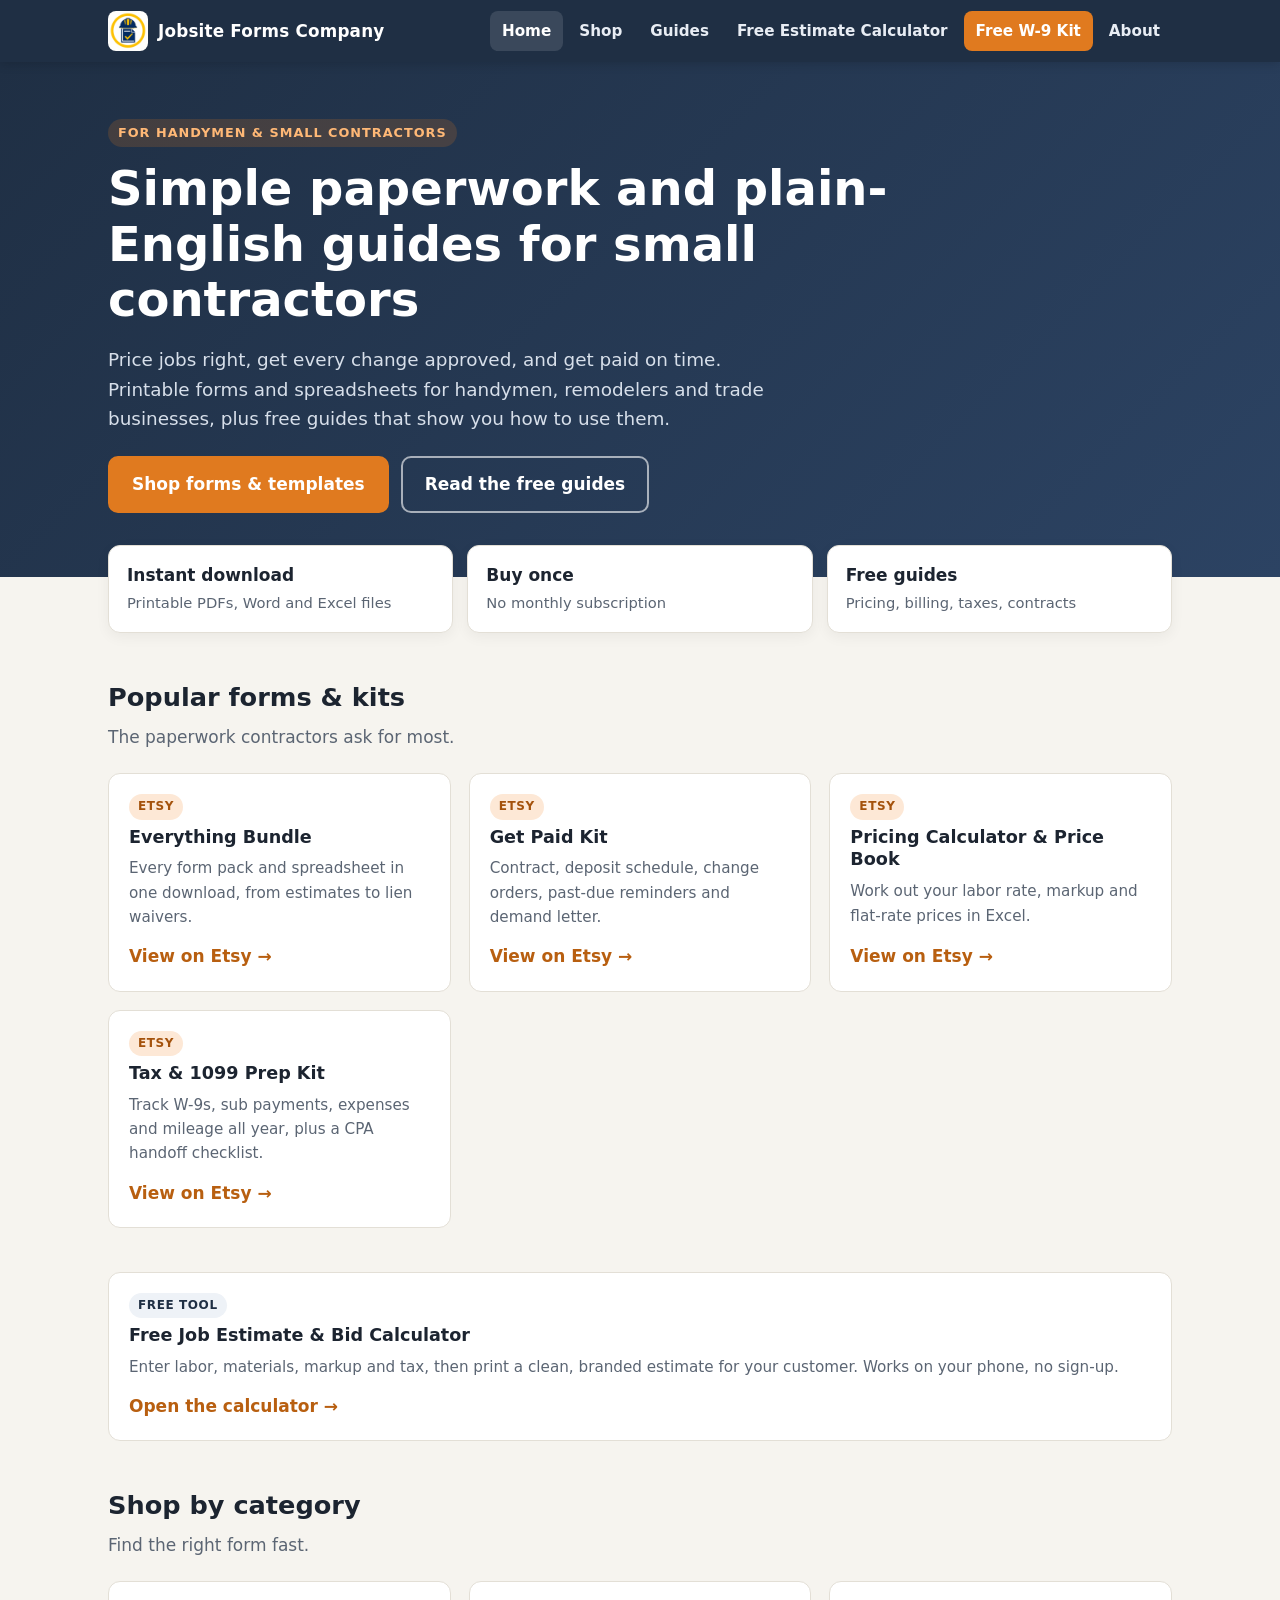
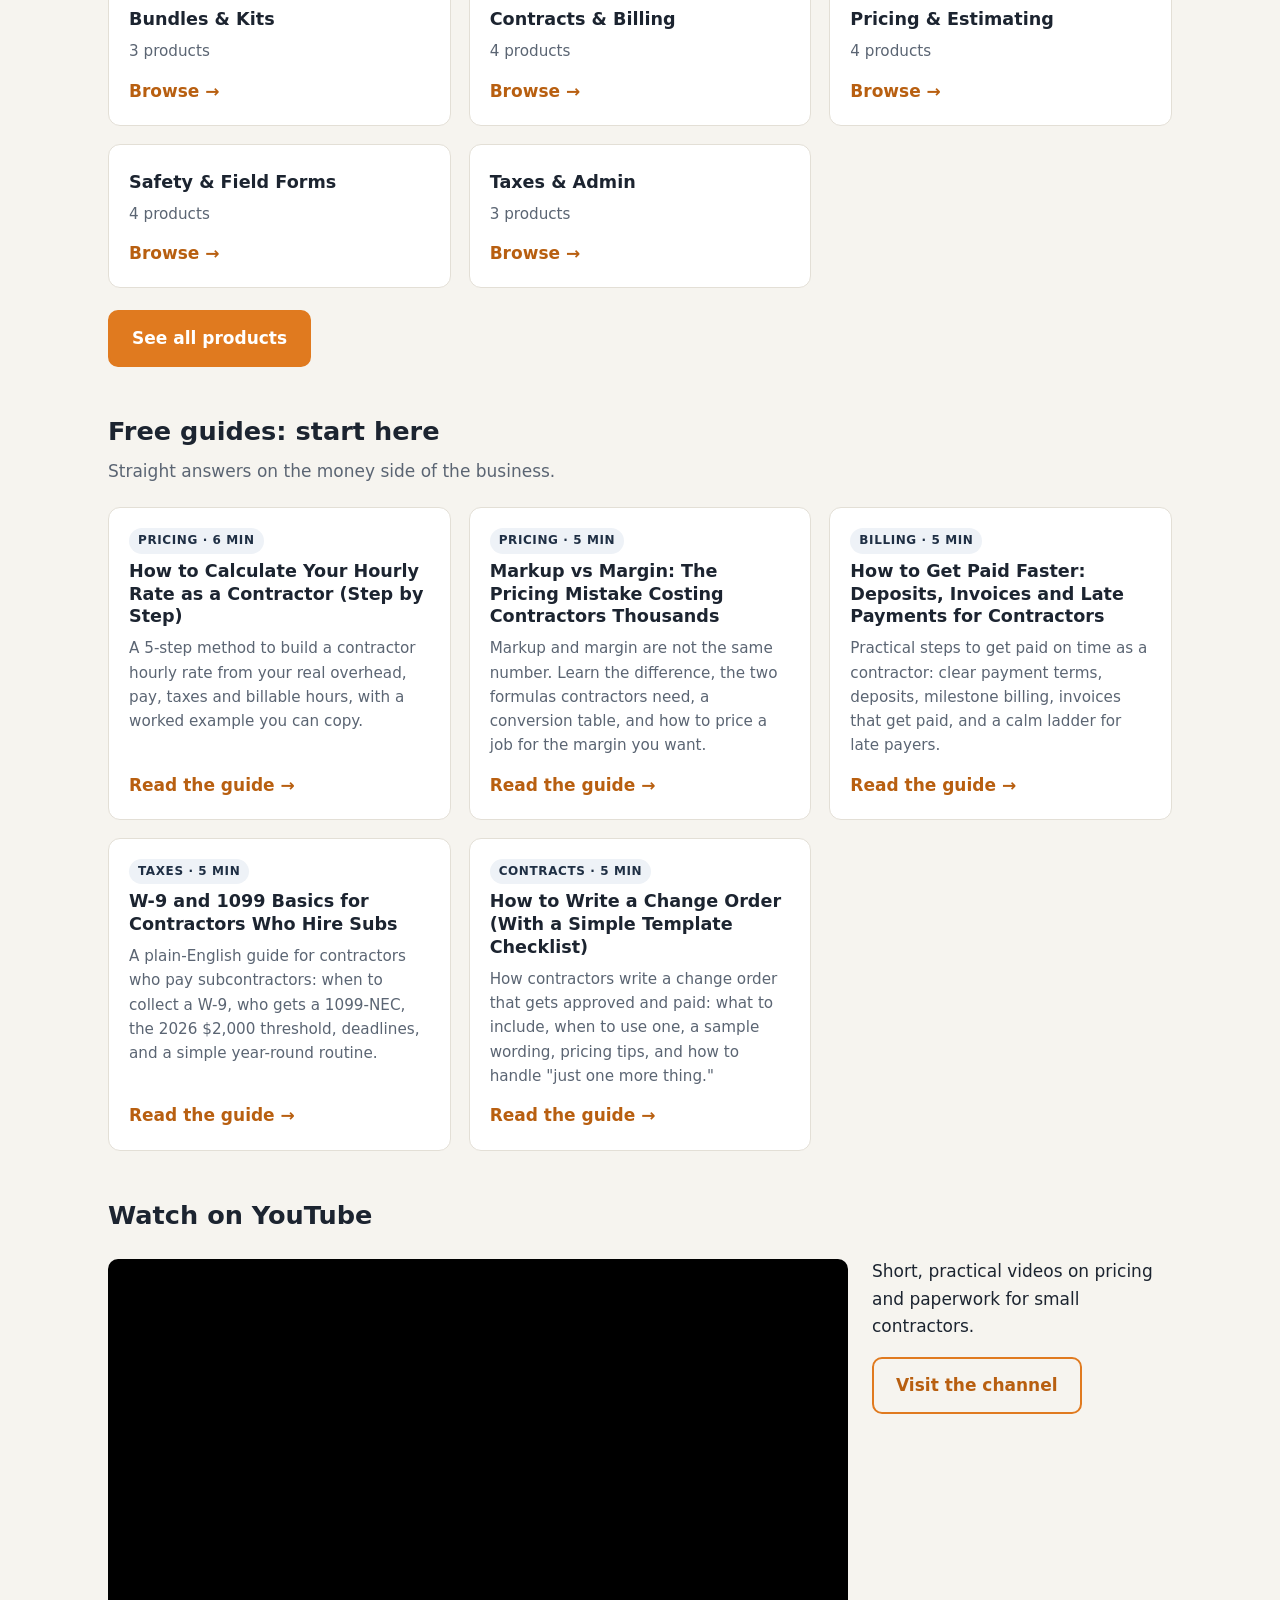
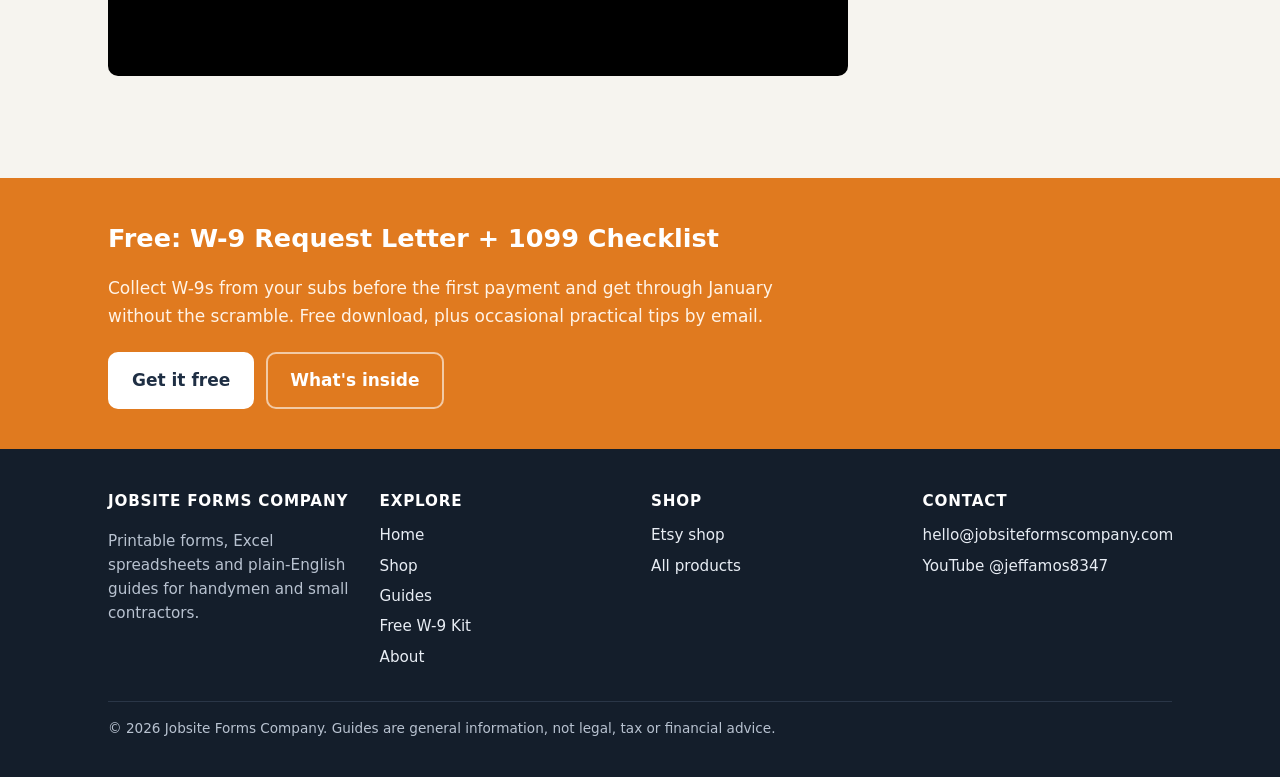
==== commit fb5bd3fe: "Add free Job Estimate & Bid Calculator at /estimate/ with nav link and homepage promo" ====
--- a/index.html
+++ b/index.html
@@ -65,12 +65,13 @@
 <a class="skip" href="#main">Skip to content</a>
 <header class="top"><div class="wrap"><a class="brand" href="/"><img src="/img/logo-96.png" width="40" height="40" alt="">Jobsite Forms Company</a>
 <button class="menu-btn" aria-controls="nav" aria-expanded="false">☰ Menu</button>
-<nav class="nav" id="nav" aria-label="Main"><a href="/" aria-current=page>Home</a><a href="/shop/">Shop</a><a href="/guides/">Guides</a><a href="/free-w9-kit/" class=cta>Free W-9 Kit</a><a href="/about/">About</a></nav></div></header>
+<nav class="nav" id="nav" aria-label="Main"><a href="/" aria-current=page>Home</a><a href="/shop/">Shop</a><a href="/guides/">Guides</a><a href="/estimate/">Free Estimate Calculator</a><a href="/free-w9-kit/" class=cta>Free W-9 Kit</a><a href="/about/">About</a></nav></div></header>
 <main id="main"><section class="hero"><div class="wrap"><span class="eyebrow">For handymen &amp; small contractors</span><h1>Simple paperwork and plain-English guides for small contractors</h1>
 <p class="lead">Price jobs right, get every change approved, and get paid on time. Printable forms and spreadsheets for handymen, remodelers and trade businesses, plus free guides that show you how to use them.</p>
 <div class="btns"><a class="btn" href="/shop/">Shop forms &amp; templates</a><a class="btn btn-alt" href="/guides/">Read the free guides</a></div></div></section>
 <div class="wrap"><div class="trust"><div><b>Instant download</b><span>Printable PDFs, Word and Excel files</span></div><div><b>Buy once</b><span>No monthly subscription</span></div><div><b>Free guides</b><span>Pricing, billing, taxes, contracts</span></div></div>
 <section class="block"><h2>Popular forms &amp; kits</h2><p class="sub">The paperwork contractors ask for most.</p><div class="cards"><a class="card" href="https://www.etsy.com/listing/4596966845"><span class="tag etsy">Etsy</span><h3>Everything Bundle</h3><p>Every form pack and spreadsheet in one download, from estimates to lien waivers.</p><span class="go">View on Etsy →</span></a><a class="card" href="https://www.etsy.com/listing/4598286855"><span class="tag etsy">Etsy</span><h3>Get Paid Kit</h3><p>Contract, deposit schedule, change orders, past-due reminders and demand letter.</p><span class="go">View on Etsy →</span></a><a class="card" href="https://www.etsy.com/listing/4596873539"><span class="tag etsy">Etsy</span><h3>Pricing Calculator &amp; Price Book</h3><p>Work out your labor rate, markup and flat-rate prices in Excel.</p><span class="go">View on Etsy →</span></a><a class="card" href="https://www.etsy.com/listing/4598712466"><span class="tag etsy">Etsy</span><h3>Tax &amp; 1099 Prep Kit</h3><p>Track W-9s, sub payments, expenses and mileage all year, plus a CPA handoff checklist.</p><span class="go">View on Etsy →</span></a></div></section>
+<section class="block" style="padding-top:0"><a class="card" href="/estimate/"><span class="tag">Free tool</span><h3>Free Job Estimate &amp; Bid Calculator</h3><p>Enter labor, materials, markup and tax, then print a clean, branded estimate for your customer. Works on your phone, no sign-up.</p><span class="go">Open the calculator →</span></a></section>
 <section class="block" style="padding-top:0"><h2>Shop by category</h2><p class="sub">Find the right form fast.</p><div class="cards"><a class="card" href="/shop/#bundles-kits"><h3>Bundles &amp; Kits</h3><p>3 products</p><span class="go">Browse →</span></a><a class="card" href="/shop/#contracts-billing"><h3>Contracts &amp; Billing</h3><p>4 products</p><span class="go">Browse →</span></a><a class="card" href="/shop/#pricing-estimating"><h3>Pricing &amp; Estimating</h3><p>4 products</p><span class="go">Browse →</span></a><a class="card" href="/shop/#safety-field-forms"><h3>Safety &amp; Field Forms</h3><p>4 products</p><span class="go">Browse →</span></a><a class="card" href="/shop/#taxes-admin"><h3>Taxes &amp; Admin</h3><p>3 products</p><span class="go">Browse →</span></a></div><div class="btns"><a class="btn" href="/shop/">See all products</a></div></section>
 <section class="block" style="padding-top:0"><h2>Free guides: start here</h2><p class="sub">Straight answers on the money side of the business.</p><div class="cards"><a class="card" href="/guides/contractor-hourly-rate/"><span class="tag">Pricing · 6 min</span><h3>How to Calculate Your Hourly Rate as a Contractor (Step by Step)</h3><p>A 5-step method to build a contractor hourly rate from your real overhead, pay, taxes and billable hours, with a worked example you can copy.</p><span class="go">Read the guide →</span></a><a class="card" href="/guides/markup-vs-margin/"><span class="tag">Pricing · 5 min</span><h3>Markup vs Margin: The Pricing Mistake Costing Contractors Thousands</h3><p>Markup and margin are not the same number. Learn the difference, the two formulas contractors need, a conversion table, and how to price a job for the margin you want.</p><span class="go">Read the guide →</span></a><a class="card" href="/guides/get-paid-faster/"><span class="tag">Billing · 5 min</span><h3>How to Get Paid Faster: Deposits, Invoices and Late Payments for Contractors</h3><p>Practical steps to get paid on time as a contractor: clear payment terms, deposits, milestone billing, invoices that get paid, and a calm ladder for late payers.</p><span class="go">Read the guide →</span></a><a class="card" href="/guides/w9-1099-basics-for-contractors/"><span class="tag">Taxes · 5 min</span><h3>W-9 and 1099 Basics for Contractors Who Hire Subs</h3><p>A plain-English guide for contractors who pay subcontractors: when to collect a W-9, who gets a 1099-NEC, the 2026 $2,000 threshold, deadlines, and a simple year-round routine.</p><span class="go">Read the guide →</span></a><a class="card" href="/guides/how-to-write-a-change-order/"><span class="tag">Contracts · 5 min</span><h3>How to Write a Change Order (With a Simple Template Checklist)</h3><p>How contractors write a change order that gets approved and paid: what to include, when to use one, a sample wording, pricing tips, and how to handle &quot;just one more thing.&quot;</p><span class="go">Read the guide →</span></a></div></section>
 <section class="block" style="padding-top:0"><h2>Watch on YouTube</h2><div class="layout"><div class="video"><iframe src="https://www.youtube-nocookie.com/embed/GS68c1VyHbc" title="How to set your contractor hourly rate (video)" loading="lazy" allow="accelerometer; encrypted-media; picture-in-picture" allowfullscreen></iframe></div><div><p>Short, practical videos on pricing and paperwork for small contractors.</p><a class="btn btn-alt" href="https://www.youtube.com/@jeffamos8347">Visit the channel</a></div></div></section></div></main><section class="signup"><div class="wrap"><h2>Free: W-9 Request Letter + 1099 Checklist</h2><p>Collect W-9s from your subs before the first payment and get through January without the scramble. Free download, plus occasional practical tips by email.</p><div class="btns"><a class="btn btn-light" href="https://payhip.com/b/B1j3l">Get it free</a><a class="btn btn-alt" href="/free-w9-kit/">What's inside</a></div></div></section>
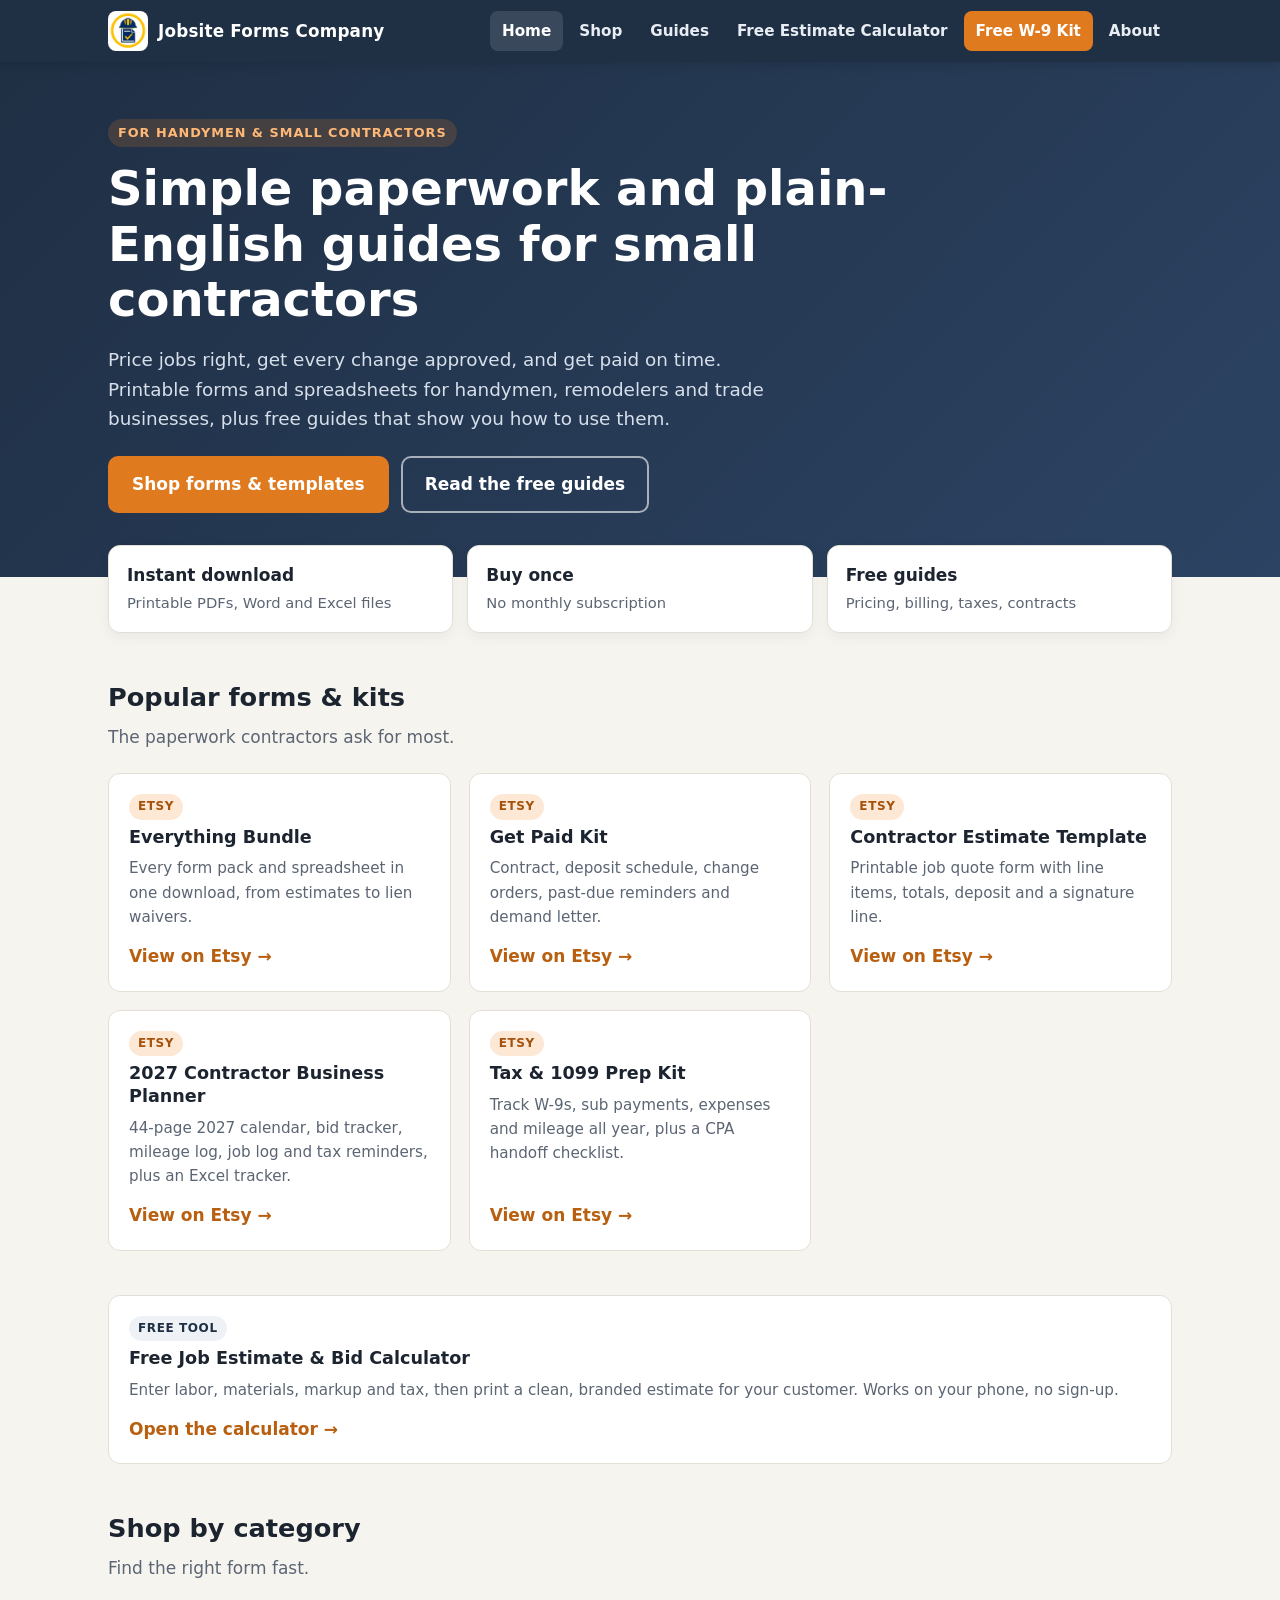
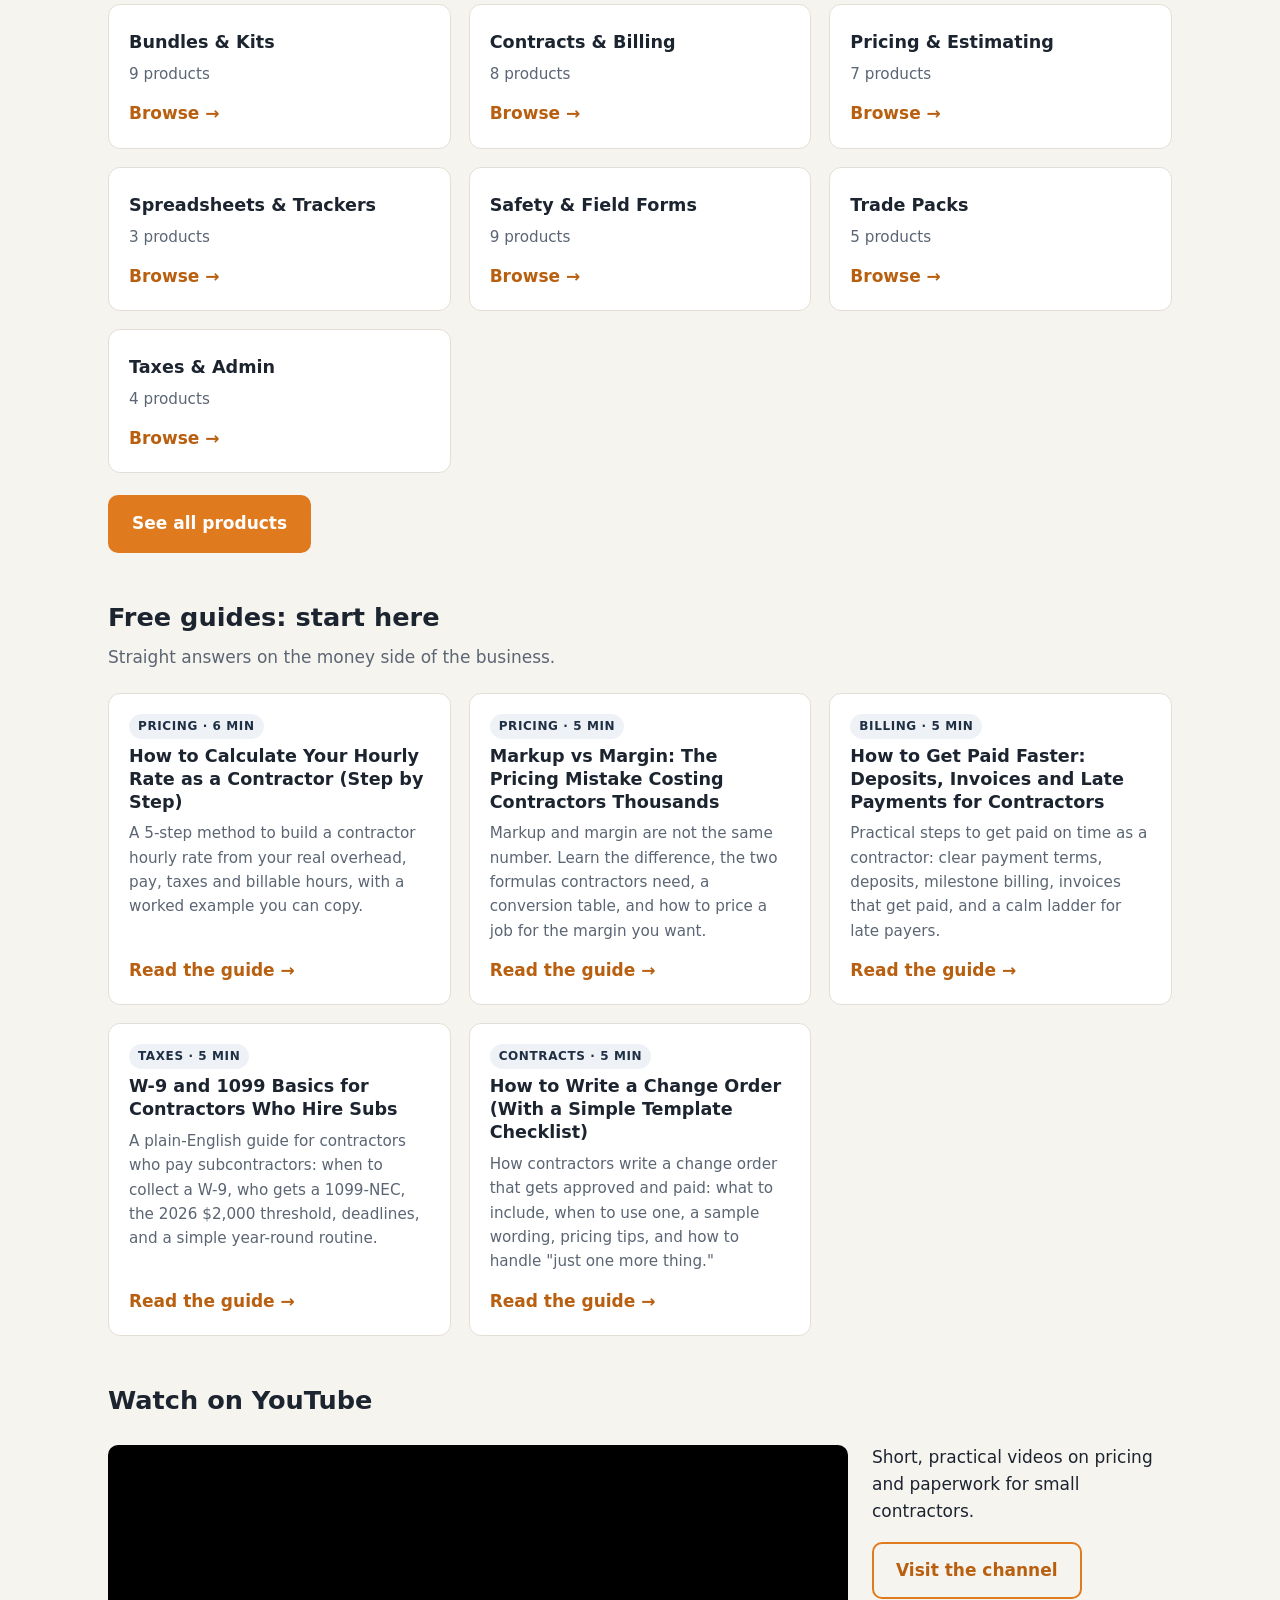
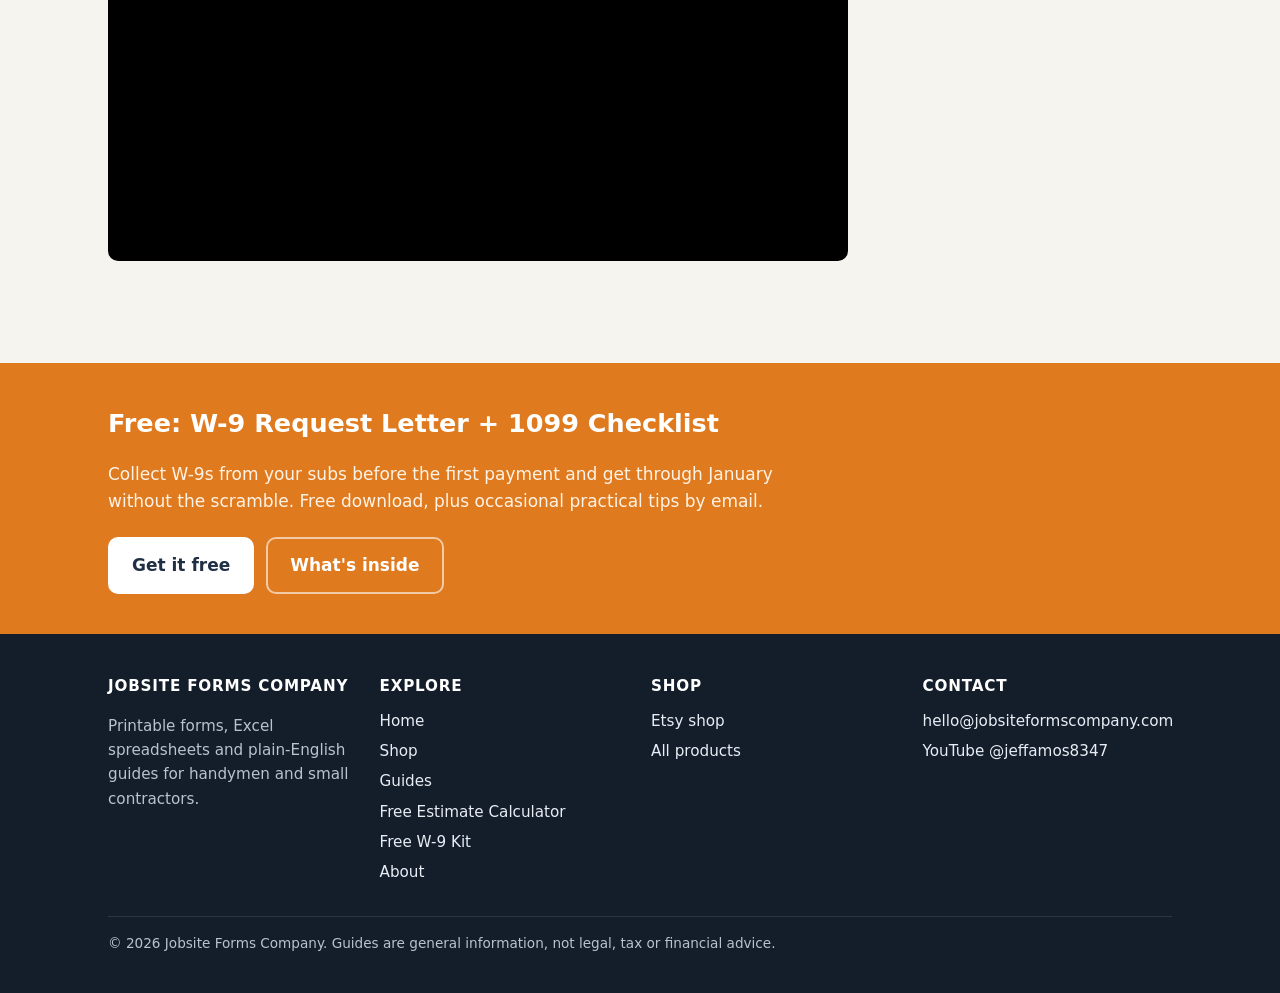
==== commit dbe7ab9b: "Add missing shop listings and update homepage popular forms Expand the shop catalog with live Etsy l" ====
--- a/index.html
+++ b/index.html
@@ -70,14 +70,14 @@
 <p class="lead">Price jobs right, get every change approved, and get paid on time. Printable forms and spreadsheets for handymen, remodelers and trade businesses, plus free guides that show you how to use them.</p>
 <div class="btns"><a class="btn" href="/shop/">Shop forms &amp; templates</a><a class="btn btn-alt" href="/guides/">Read the free guides</a></div></div></section>
 <div class="wrap"><div class="trust"><div><b>Instant download</b><span>Printable PDFs, Word and Excel files</span></div><div><b>Buy once</b><span>No monthly subscription</span></div><div><b>Free guides</b><span>Pricing, billing, taxes, contracts</span></div></div>
-<section class="block"><h2>Popular forms &amp; kits</h2><p class="sub">The paperwork contractors ask for most.</p><div class="cards"><a class="card" href="https://www.etsy.com/listing/4596966845"><span class="tag etsy">Etsy</span><h3>Everything Bundle</h3><p>Every form pack and spreadsheet in one download, from estimates to lien waivers.</p><span class="go">View on Etsy →</span></a><a class="card" href="https://www.etsy.com/listing/4598286855"><span class="tag etsy">Etsy</span><h3>Get Paid Kit</h3><p>Contract, deposit schedule, change orders, past-due reminders and demand letter.</p><span class="go">View on Etsy →</span></a><a class="card" href="https://www.etsy.com/listing/4596873539"><span class="tag etsy">Etsy</span><h3>Pricing Calculator &amp; Price Book</h3><p>Work out your labor rate, markup and flat-rate prices in Excel.</p><span class="go">View on Etsy →</span></a><a class="card" href="https://www.etsy.com/listing/4598712466"><span class="tag etsy">Etsy</span><h3>Tax &amp; 1099 Prep Kit</h3><p>Track W-9s, sub payments, expenses and mileage all year, plus a CPA handoff checklist.</p><span class="go">View on Etsy →</span></a></div></section>
+<section class="block"><h2>Popular forms &amp; kits</h2><p class="sub">The paperwork contractors ask for most.</p><div class="cards"><a class="card" href="https://www.etsy.com/listing/4596966845"><span class="tag etsy">Etsy</span><h3>Everything Bundle</h3><p>Every form pack and spreadsheet in one download, from estimates to lien waivers.</p><span class="go">View on Etsy →</span></a><a class="card" href="https://www.etsy.com/listing/4598286855"><span class="tag etsy">Etsy</span><h3>Get Paid Kit</h3><p>Contract, deposit schedule, change orders, past-due reminders and demand letter.</p><span class="go">View on Etsy →</span></a><a class="card" href="https://www.etsy.com/listing/4596706158"><span class="tag etsy">Etsy</span><h3>Contractor Estimate Template</h3><p>Printable job quote form with line items, totals, deposit and a signature line.</p><span class="go">View on Etsy →</span></a><a class="card" href="https://www.etsy.com/listing/4615116971"><span class="tag etsy">Etsy</span><h3>2027 Contractor Business Planner</h3><p>44-page 2027 calendar, bid tracker, mileage log, job log and tax reminders, plus an Excel tracker.</p><span class="go">View on Etsy →</span></a><a class="card" href="https://www.etsy.com/listing/4598712466"><span class="tag etsy">Etsy</span><h3>Tax &amp; 1099 Prep Kit</h3><p>Track W-9s, sub payments, expenses and mileage all year, plus a CPA handoff checklist.</p><span class="go">View on Etsy →</span></a></div></section>
 <section class="block" style="padding-top:0"><a class="card" href="/estimate/"><span class="tag">Free tool</span><h3>Free Job Estimate &amp; Bid Calculator</h3><p>Enter labor, materials, markup and tax, then print a clean, branded estimate for your customer. Works on your phone, no sign-up.</p><span class="go">Open the calculator →</span></a></section>
-<section class="block" style="padding-top:0"><h2>Shop by category</h2><p class="sub">Find the right form fast.</p><div class="cards"><a class="card" href="/shop/#bundles-kits"><h3>Bundles &amp; Kits</h3><p>3 products</p><span class="go">Browse →</span></a><a class="card" href="/shop/#contracts-billing"><h3>Contracts &amp; Billing</h3><p>4 products</p><span class="go">Browse →</span></a><a class="card" href="/shop/#pricing-estimating"><h3>Pricing &amp; Estimating</h3><p>4 products</p><span class="go">Browse →</span></a><a class="card" href="/shop/#safety-field-forms"><h3>Safety &amp; Field Forms</h3><p>4 products</p><span class="go">Browse →</span></a><a class="card" href="/shop/#taxes-admin"><h3>Taxes &amp; Admin</h3><p>3 products</p><span class="go">Browse →</span></a></div><div class="btns"><a class="btn" href="/shop/">See all products</a></div></section>
+<section class="block" style="padding-top:0"><h2>Shop by category</h2><p class="sub">Find the right form fast.</p><div class="cards"><a class="card" href="/shop/#bundles-kits"><h3>Bundles &amp; Kits</h3><p>9 products</p><span class="go">Browse →</span></a><a class="card" href="/shop/#contracts-billing"><h3>Contracts &amp; Billing</h3><p>8 products</p><span class="go">Browse →</span></a><a class="card" href="/shop/#pricing-estimating"><h3>Pricing &amp; Estimating</h3><p>7 products</p><span class="go">Browse →</span></a><a class="card" href="/shop/#spreadsheets-trackers"><h3>Spreadsheets &amp; Trackers</h3><p>3 products</p><span class="go">Browse →</span></a><a class="card" href="/shop/#safety-field-forms"><h3>Safety &amp; Field Forms</h3><p>9 products</p><span class="go">Browse →</span></a><a class="card" href="/shop/#trade-packs"><h3>Trade Packs</h3><p>5 products</p><span class="go">Browse →</span></a><a class="card" href="/shop/#taxes-admin"><h3>Taxes &amp; Admin</h3><p>4 products</p><span class="go">Browse →</span></a></div><div class="btns"><a class="btn" href="/shop/">See all products</a></div></section>
 <section class="block" style="padding-top:0"><h2>Free guides: start here</h2><p class="sub">Straight answers on the money side of the business.</p><div class="cards"><a class="card" href="/guides/contractor-hourly-rate/"><span class="tag">Pricing · 6 min</span><h3>How to Calculate Your Hourly Rate as a Contractor (Step by Step)</h3><p>A 5-step method to build a contractor hourly rate from your real overhead, pay, taxes and billable hours, with a worked example you can copy.</p><span class="go">Read the guide →</span></a><a class="card" href="/guides/markup-vs-margin/"><span class="tag">Pricing · 5 min</span><h3>Markup vs Margin: The Pricing Mistake Costing Contractors Thousands</h3><p>Markup and margin are not the same number. Learn the difference, the two formulas contractors need, a conversion table, and how to price a job for the margin you want.</p><span class="go">Read the guide →</span></a><a class="card" href="/guides/get-paid-faster/"><span class="tag">Billing · 5 min</span><h3>How to Get Paid Faster: Deposits, Invoices and Late Payments for Contractors</h3><p>Practical steps to get paid on time as a contractor: clear payment terms, deposits, milestone billing, invoices that get paid, and a calm ladder for late payers.</p><span class="go">Read the guide →</span></a><a class="card" href="/guides/w9-1099-basics-for-contractors/"><span class="tag">Taxes · 5 min</span><h3>W-9 and 1099 Basics for Contractors Who Hire Subs</h3><p>A plain-English guide for contractors who pay subcontractors: when to collect a W-9, who gets a 1099-NEC, the 2026 $2,000 threshold, deadlines, and a simple year-round routine.</p><span class="go">Read the guide →</span></a><a class="card" href="/guides/how-to-write-a-change-order/"><span class="tag">Contracts · 5 min</span><h3>How to Write a Change Order (With a Simple Template Checklist)</h3><p>How contractors write a change order that gets approved and paid: what to include, when to use one, a sample wording, pricing tips, and how to handle &quot;just one more thing.&quot;</p><span class="go">Read the guide →</span></a></div></section>
 <section class="block" style="padding-top:0"><h2>Watch on YouTube</h2><div class="layout"><div class="video"><iframe src="https://www.youtube-nocookie.com/embed/GS68c1VyHbc" title="How to set your contractor hourly rate (video)" loading="lazy" allow="accelerometer; encrypted-media; picture-in-picture" allowfullscreen></iframe></div><div><p>Short, practical videos on pricing and paperwork for small contractors.</p><a class="btn btn-alt" href="https://www.youtube.com/@jeffamos8347">Visit the channel</a></div></div></section></div></main><section class="signup"><div class="wrap"><h2>Free: W-9 Request Letter + 1099 Checklist</h2><p>Collect W-9s from your subs before the first payment and get through January without the scramble. Free download, plus occasional practical tips by email.</p><div class="btns"><a class="btn btn-light" href="https://payhip.com/b/B1j3l">Get it free</a><a class="btn btn-alt" href="/free-w9-kit/">What's inside</a></div></div></section>
 <footer><div class="wrap"><div class="fgrid">
 <div><h3>Jobsite Forms Company</h3><p>Printable forms, Excel spreadsheets and plain-English guides for handymen and small contractors.</p></div>
-<div><h3>Explore</h3><ul><li><a href="/">Home</a></li><li><a href="/shop/">Shop</a></li><li><a href="/guides/">Guides</a></li><li><a href="/free-w9-kit/">Free W-9 Kit</a></li><li><a href="/about/">About</a></li></ul></div>
+<div><h3>Explore</h3><ul><li><a href="/">Home</a></li><li><a href="/shop/">Shop</a></li><li><a href="/guides/">Guides</a></li><li><a href="/estimate/">Free Estimate Calculator</a></li><li><a href="/free-w9-kit/">Free W-9 Kit</a></li><li><a href="/about/">About</a></li></ul></div>
 <div><h3>Shop</h3><ul><li><a href="https://www.etsy.com/shop/JobsiteFormsCompany">Etsy shop</a></li><li><a href="/shop/">All products</a></li></ul></div>
 <div><h3>Contact</h3><ul><li><a href="mailto:hello@jobsiteformscompany.com">hello@jobsiteformscompany.com</a></li><li><a href="https://www.youtube.com/@jeffamos8347">YouTube @jeffamos8347</a></li></ul></div>
 </div><p class="legal">© 2026 Jobsite Forms Company. Guides are general information, not legal, tax or financial advice.</p></div></footer>
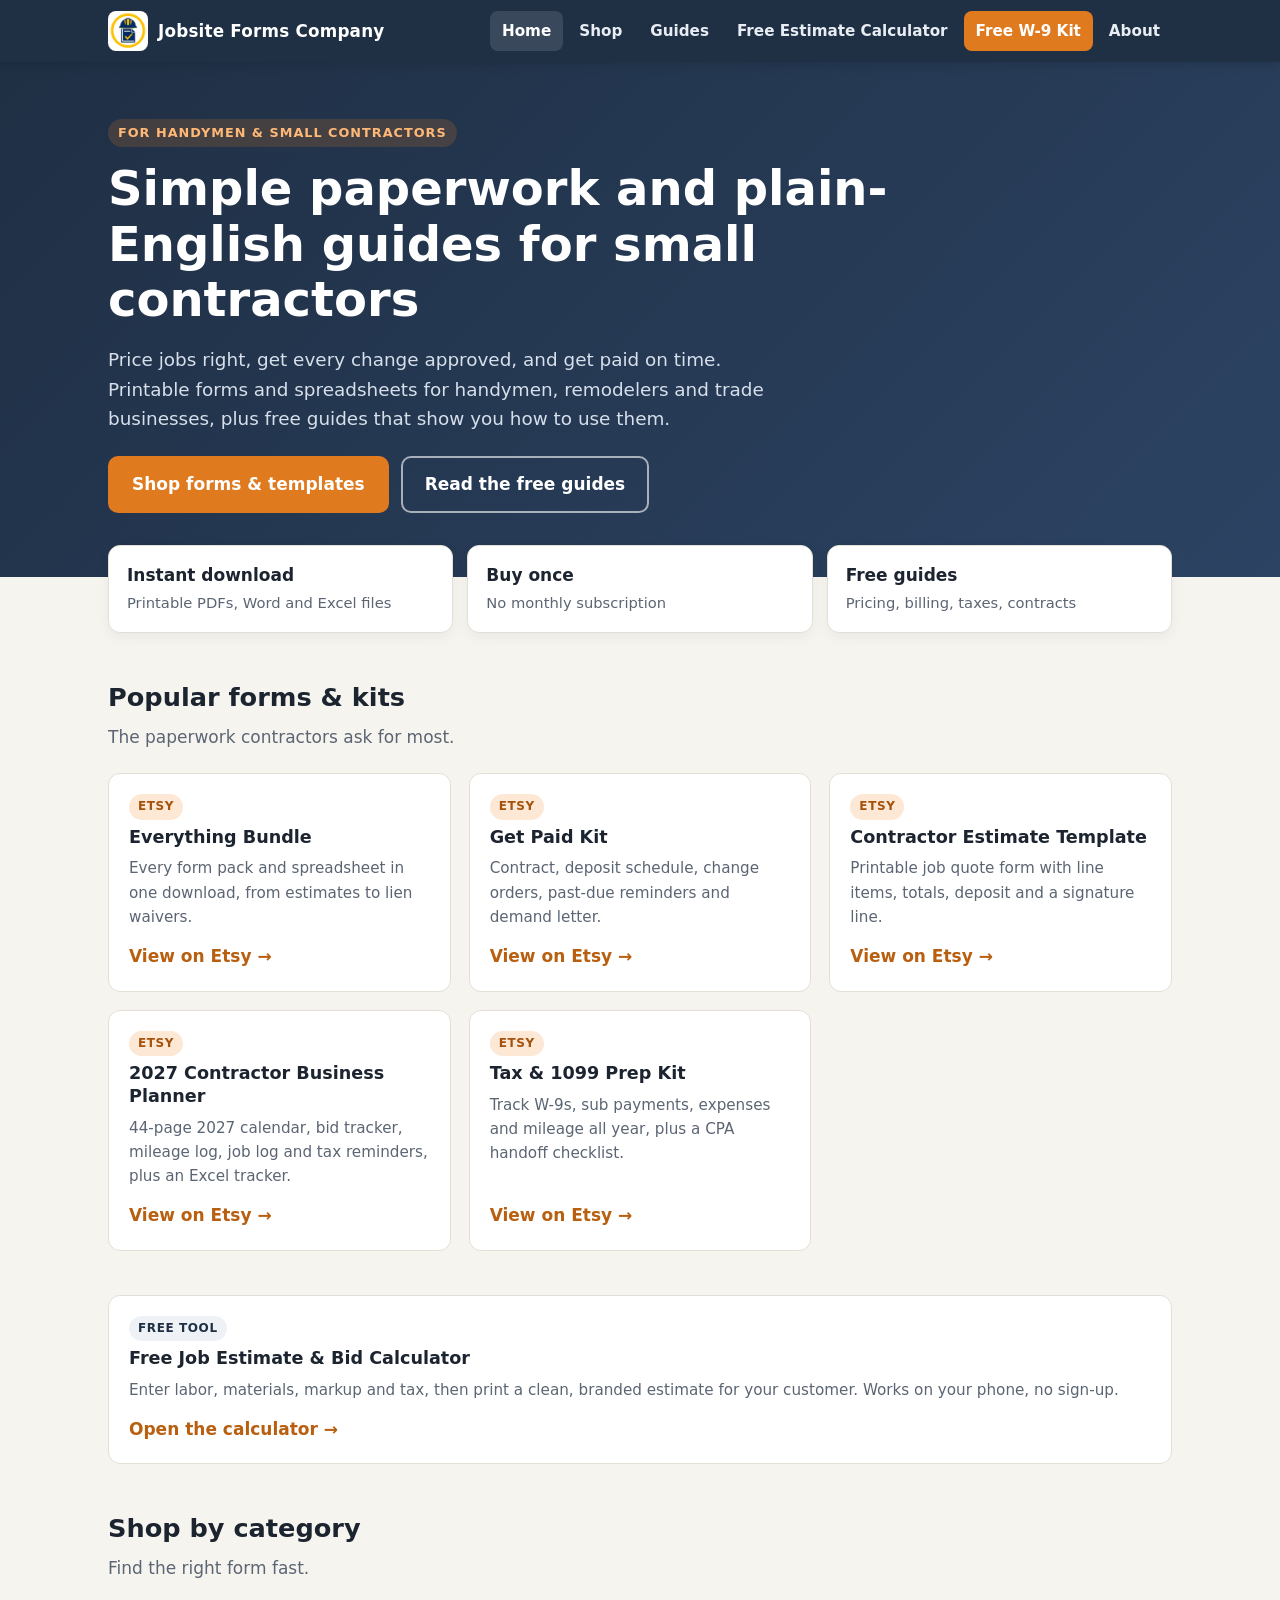
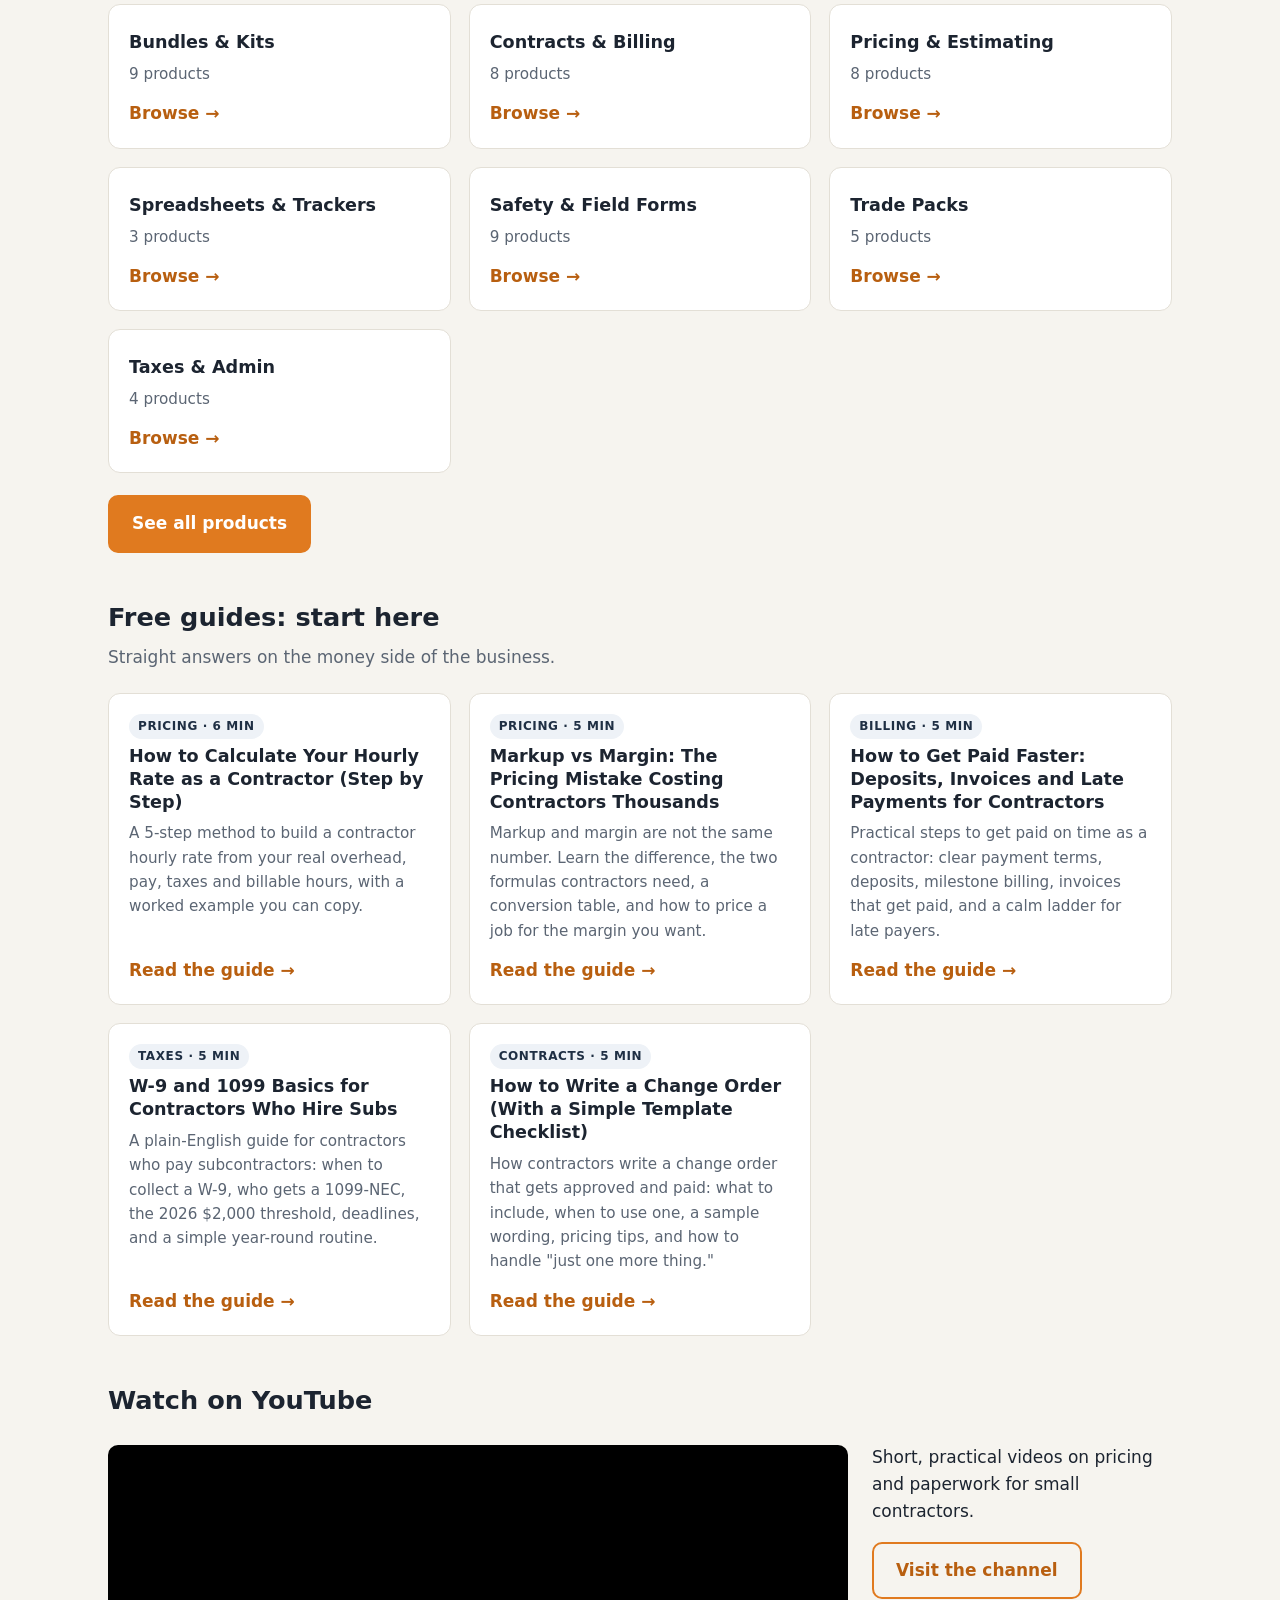
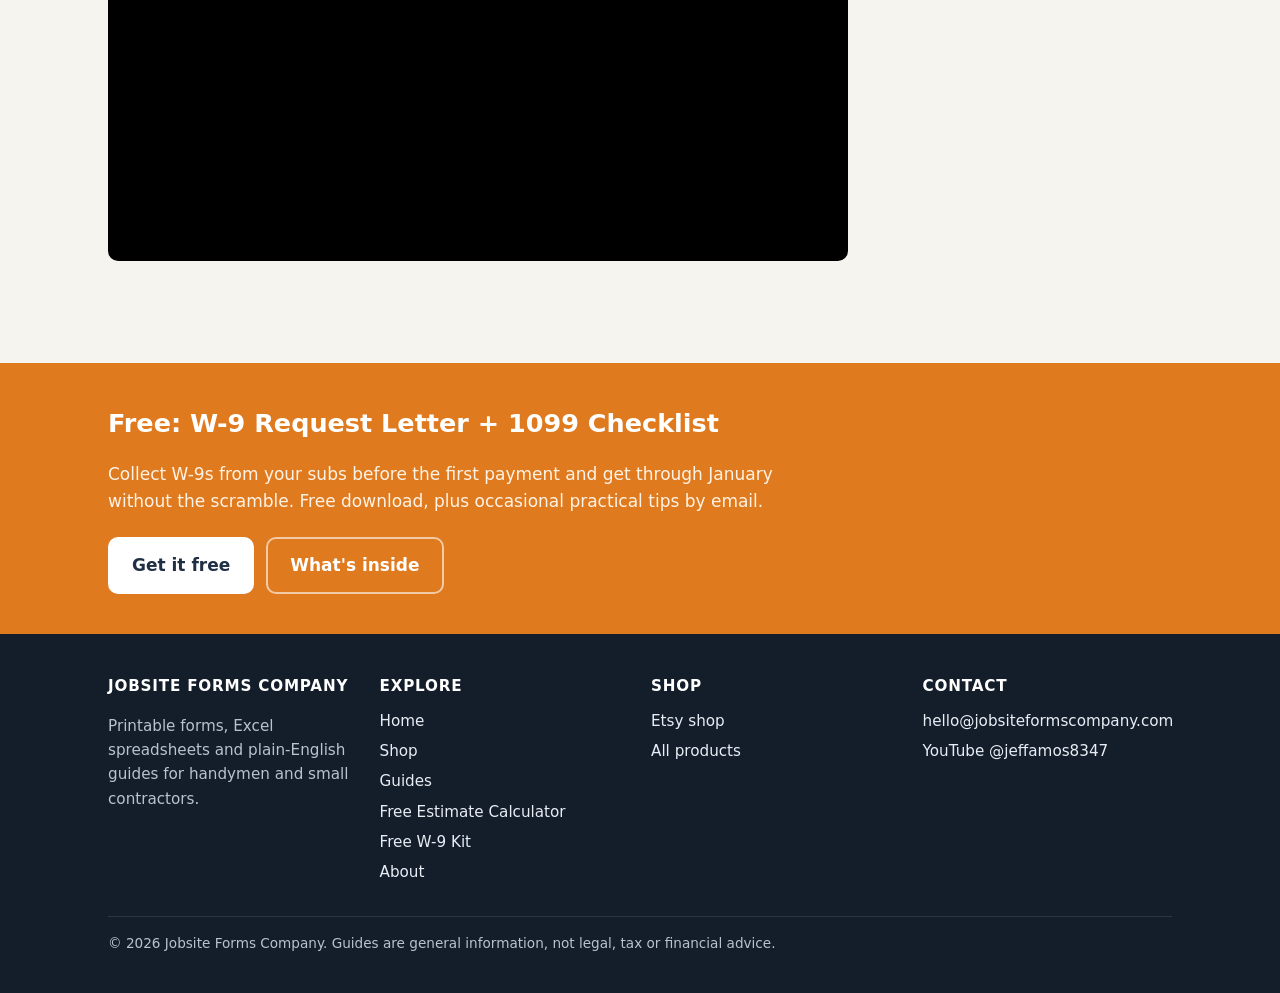
==== commit d0d50136: "Update homepage Pricing & Estimating count to 8 products Matches the Bid Packet card added to the sh" ====
--- a/index.html
+++ b/index.html
@@ -72,7 +72,7 @@
 <div class="wrap"><div class="trust"><div><b>Instant download</b><span>Printable PDFs, Word and Excel files</span></div><div><b>Buy once</b><span>No monthly subscription</span></div><div><b>Free guides</b><span>Pricing, billing, taxes, contracts</span></div></div>
 <section class="block"><h2>Popular forms &amp; kits</h2><p class="sub">The paperwork contractors ask for most.</p><div class="cards"><a class="card" href="https://www.etsy.com/listing/4596966845"><span class="tag etsy">Etsy</span><h3>Everything Bundle</h3><p>Every form pack and spreadsheet in one download, from estimates to lien waivers.</p><span class="go">View on Etsy →</span></a><a class="card" href="https://www.etsy.com/listing/4598286855"><span class="tag etsy">Etsy</span><h3>Get Paid Kit</h3><p>Contract, deposit schedule, change orders, past-due reminders and demand letter.</p><span class="go">View on Etsy →</span></a><a class="card" href="https://www.etsy.com/listing/4596706158"><span class="tag etsy">Etsy</span><h3>Contractor Estimate Template</h3><p>Printable job quote form with line items, totals, deposit and a signature line.</p><span class="go">View on Etsy →</span></a><a class="card" href="https://www.etsy.com/listing/4615116971"><span class="tag etsy">Etsy</span><h3>2027 Contractor Business Planner</h3><p>44-page 2027 calendar, bid tracker, mileage log, job log and tax reminders, plus an Excel tracker.</p><span class="go">View on Etsy →</span></a><a class="card" href="https://www.etsy.com/listing/4598712466"><span class="tag etsy">Etsy</span><h3>Tax &amp; 1099 Prep Kit</h3><p>Track W-9s, sub payments, expenses and mileage all year, plus a CPA handoff checklist.</p><span class="go">View on Etsy →</span></a></div></section>
 <section class="block" style="padding-top:0"><a class="card" href="/estimate/"><span class="tag">Free tool</span><h3>Free Job Estimate &amp; Bid Calculator</h3><p>Enter labor, materials, markup and tax, then print a clean, branded estimate for your customer. Works on your phone, no sign-up.</p><span class="go">Open the calculator →</span></a></section>
-<section class="block" style="padding-top:0"><h2>Shop by category</h2><p class="sub">Find the right form fast.</p><div class="cards"><a class="card" href="/shop/#bundles-kits"><h3>Bundles &amp; Kits</h3><p>9 products</p><span class="go">Browse →</span></a><a class="card" href="/shop/#contracts-billing"><h3>Contracts &amp; Billing</h3><p>8 products</p><span class="go">Browse →</span></a><a class="card" href="/shop/#pricing-estimating"><h3>Pricing &amp; Estimating</h3><p>7 products</p><span class="go">Browse →</span></a><a class="card" href="/shop/#spreadsheets-trackers"><h3>Spreadsheets &amp; Trackers</h3><p>3 products</p><span class="go">Browse →</span></a><a class="card" href="/shop/#safety-field-forms"><h3>Safety &amp; Field Forms</h3><p>9 products</p><span class="go">Browse →</span></a><a class="card" href="/shop/#trade-packs"><h3>Trade Packs</h3><p>5 products</p><span class="go">Browse →</span></a><a class="card" href="/shop/#taxes-admin"><h3>Taxes &amp; Admin</h3><p>4 products</p><span class="go">Browse →</span></a></div><div class="btns"><a class="btn" href="/shop/">See all products</a></div></section>
+<section class="block" style="padding-top:0"><h2>Shop by category</h2><p class="sub">Find the right form fast.</p><div class="cards"><a class="card" href="/shop/#bundles-kits"><h3>Bundles &amp; Kits</h3><p>9 products</p><span class="go">Browse →</span></a><a class="card" href="/shop/#contracts-billing"><h3>Contracts &amp; Billing</h3><p>8 products</p><span class="go">Browse →</span></a><a class="card" href="/shop/#pricing-estimating"><h3>Pricing &amp; Estimating</h3><p>8 products</p><span class="go">Browse →</span></a><a class="card" href="/shop/#spreadsheets-trackers"><h3>Spreadsheets &amp; Trackers</h3><p>3 products</p><span class="go">Browse →</span></a><a class="card" href="/shop/#safety-field-forms"><h3>Safety &amp; Field Forms</h3><p>9 products</p><span class="go">Browse →</span></a><a class="card" href="/shop/#trade-packs"><h3>Trade Packs</h3><p>5 products</p><span class="go">Browse →</span></a><a class="card" href="/shop/#taxes-admin"><h3>Taxes &amp; Admin</h3><p>4 products</p><span class="go">Browse →</span></a></div><div class="btns"><a class="btn" href="/shop/">See all products</a></div></section>
 <section class="block" style="padding-top:0"><h2>Free guides: start here</h2><p class="sub">Straight answers on the money side of the business.</p><div class="cards"><a class="card" href="/guides/contractor-hourly-rate/"><span class="tag">Pricing · 6 min</span><h3>How to Calculate Your Hourly Rate as a Contractor (Step by Step)</h3><p>A 5-step method to build a contractor hourly rate from your real overhead, pay, taxes and billable hours, with a worked example you can copy.</p><span class="go">Read the guide →</span></a><a class="card" href="/guides/markup-vs-margin/"><span class="tag">Pricing · 5 min</span><h3>Markup vs Margin: The Pricing Mistake Costing Contractors Thousands</h3><p>Markup and margin are not the same number. Learn the difference, the two formulas contractors need, a conversion table, and how to price a job for the margin you want.</p><span class="go">Read the guide →</span></a><a class="card" href="/guides/get-paid-faster/"><span class="tag">Billing · 5 min</span><h3>How to Get Paid Faster: Deposits, Invoices and Late Payments for Contractors</h3><p>Practical steps to get paid on time as a contractor: clear payment terms, deposits, milestone billing, invoices that get paid, and a calm ladder for late payers.</p><span class="go">Read the guide →</span></a><a class="card" href="/guides/w9-1099-basics-for-contractors/"><span class="tag">Taxes · 5 min</span><h3>W-9 and 1099 Basics for Contractors Who Hire Subs</h3><p>A plain-English guide for contractors who pay subcontractors: when to collect a W-9, who gets a 1099-NEC, the 2026 $2,000 threshold, deadlines, and a simple year-round routine.</p><span class="go">Read the guide →</span></a><a class="card" href="/guides/how-to-write-a-change-order/"><span class="tag">Contracts · 5 min</span><h3>How to Write a Change Order (With a Simple Template Checklist)</h3><p>How contractors write a change order that gets approved and paid: what to include, when to use one, a sample wording, pricing tips, and how to handle &quot;just one more thing.&quot;</p><span class="go">Read the guide →</span></a></div></section>
 <section class="block" style="padding-top:0"><h2>Watch on YouTube</h2><div class="layout"><div class="video"><iframe src="https://www.youtube-nocookie.com/embed/GS68c1VyHbc" title="How to set your contractor hourly rate (video)" loading="lazy" allow="accelerometer; encrypted-media; picture-in-picture" allowfullscreen></iframe></div><div><p>Short, practical videos on pricing and paperwork for small contractors.</p><a class="btn btn-alt" href="https://www.youtube.com/@jeffamos8347">Visit the channel</a></div></div></section></div></main><section class="signup"><div class="wrap"><h2>Free: W-9 Request Letter + 1099 Checklist</h2><p>Collect W-9s from your subs before the first payment and get through January without the scramble. Free download, plus occasional practical tips by email.</p><div class="btns"><a class="btn btn-light" href="https://payhip.com/b/B1j3l">Get it free</a><a class="btn btn-alt" href="/free-w9-kit/">What's inside</a></div></div></section>
 <footer><div class="wrap"><div class="fgrid">
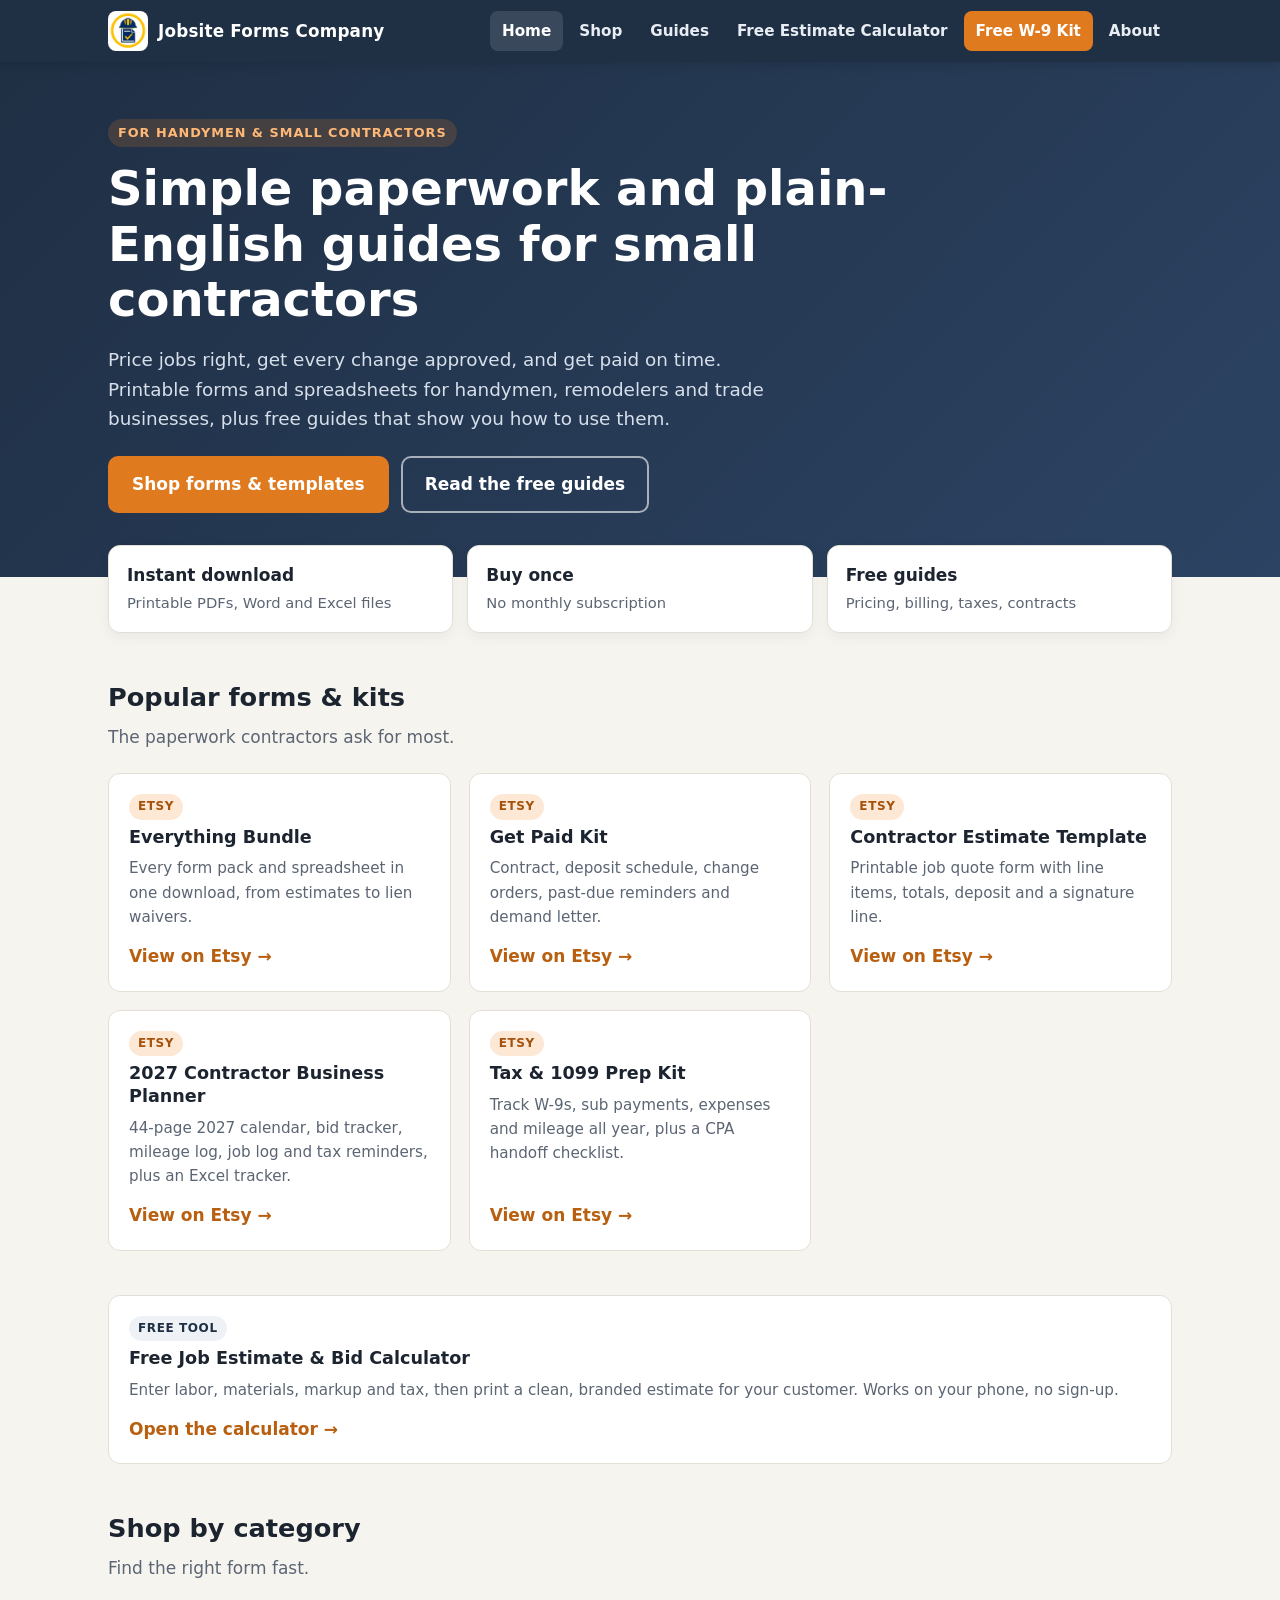
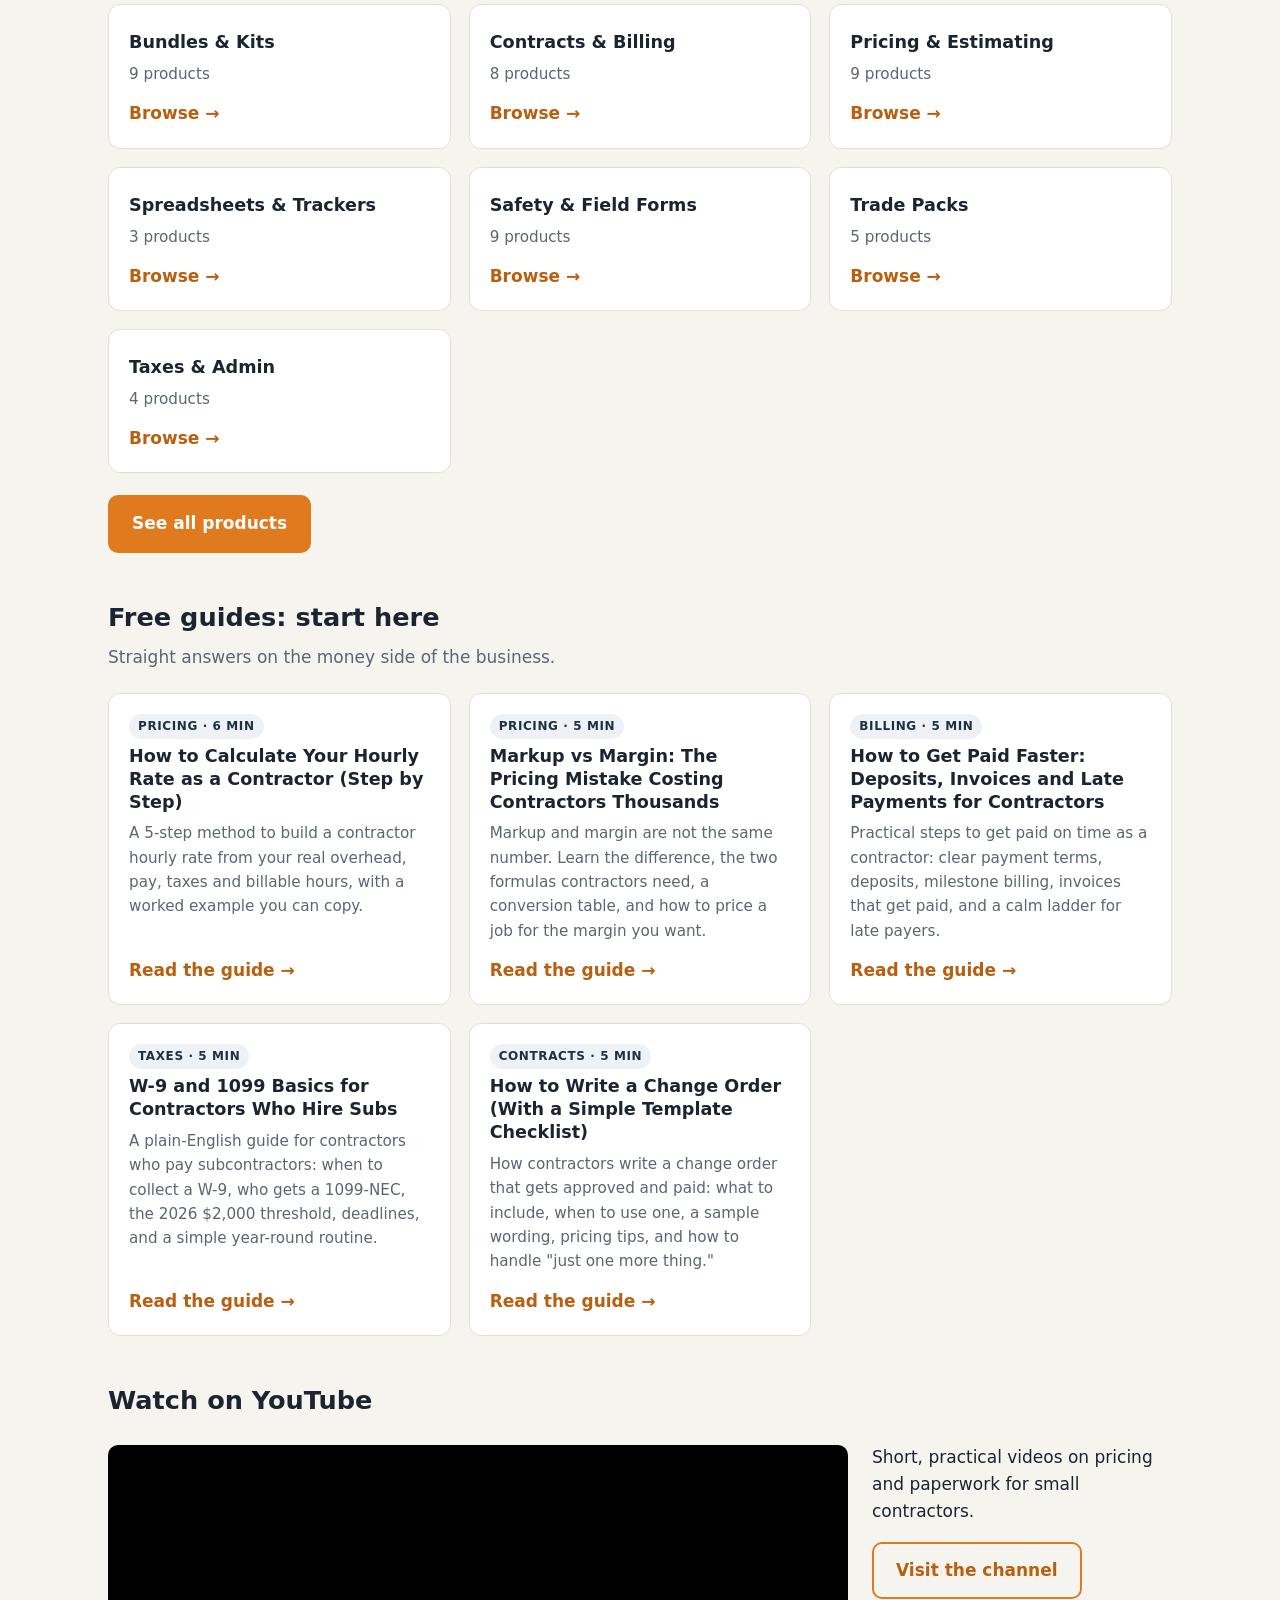
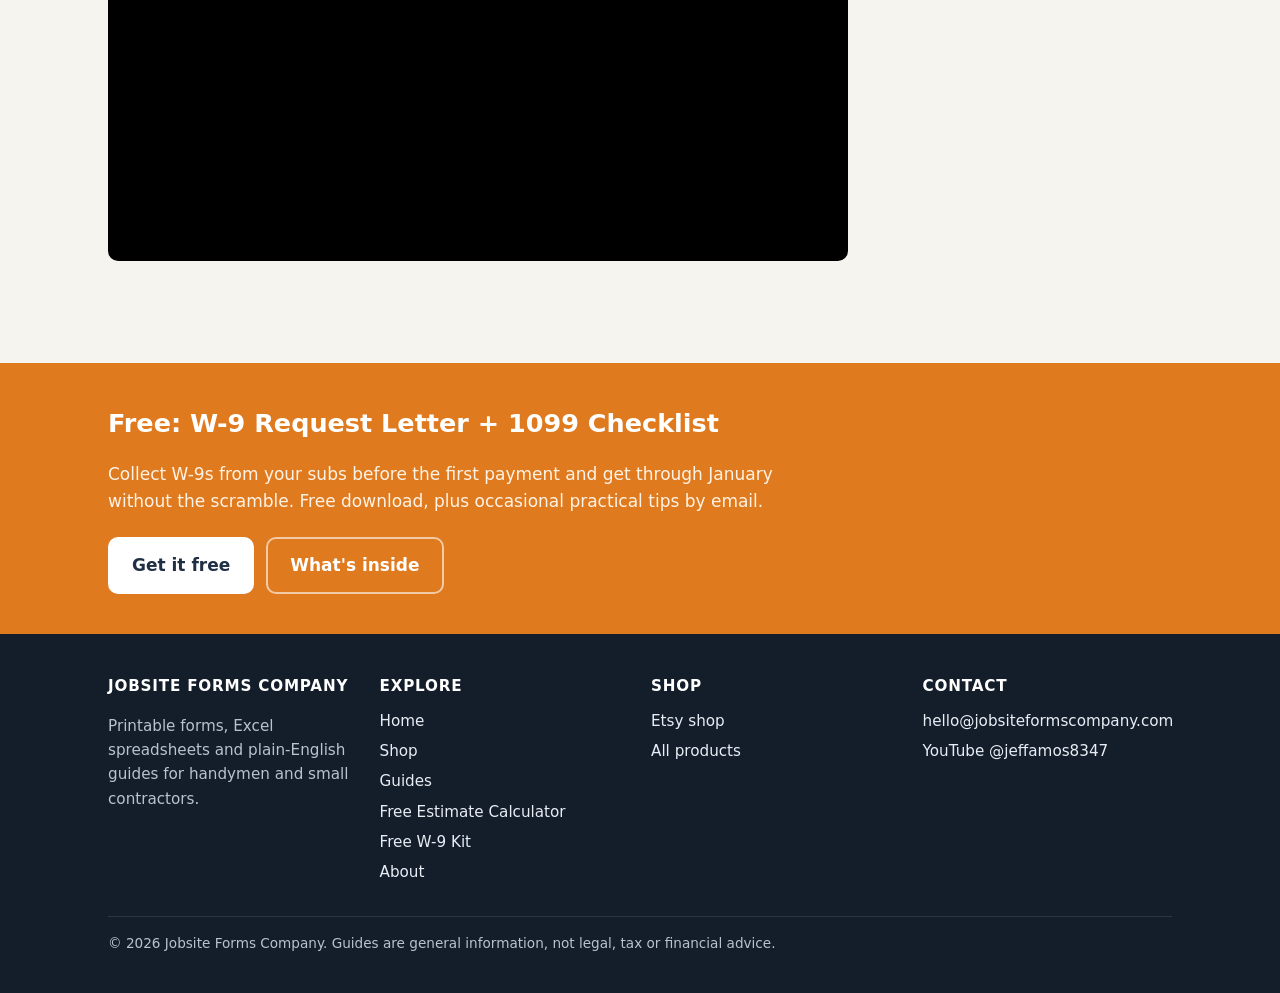
==== commit f127cfda: "Add Concrete Flatwork Estimator & Pour Day Kit to the shop Etsy listing 4623882937 at $16.99 and Pay" ====
--- a/index.html
+++ b/index.html
@@ -61,6 +61,13 @@
 .fgrid{display:grid;grid-template-columns:repeat(auto-fit,minmax(180px,1fr));gap:22px}footer h3{color:#fff;font-size:.95rem;text-transform:uppercase;letter-spacing:.8px;margin:0 0 10px}footer ul{list-style:none;margin:0;padding:0}footer li{margin:6px 0}
 .legal{border-top:1px solid #2a3647;margin-top:26px;padding-top:16px;font-size:.85rem}
 .steps{counter-reset:s;display:grid;gap:14px;grid-template-columns:repeat(auto-fit,minmax(220px,1fr));padding:0;list-style:none}.steps li{background:#fff;border:1px solid var(--line);border-radius:var(--r);padding:18px}.steps li:before{counter-increment:s;content:counter(s);display:inline-grid;place-items:center;width:30px;height:30px;border-radius:50%;background:var(--brand);color:#fff;font-weight:800;margin-bottom:8px}
+
+.card .thumb{margin:-20px -20px 14px;border-radius:calc(var(--r) - 1px) calc(var(--r) - 1px) 0 0;overflow:hidden;background:#eef2f7}
+.card .thumb img{display:block;width:100%;height:auto;aspect-ratio:1;object-fit:cover}
+.card .prices{display:flex;flex-wrap:wrap;gap:8px 16px;margin:0 0 12px;font-weight:700;font-size:.95rem}
+.card .btns{margin-top:auto}
+.card .btn{padding:10px 14px;font-size:.9rem}
+div.card:hover{transform:translateY(-3px);box-shadow:0 10px 24px rgba(0,0,0,.08)}
 </style><script type="application/ld+json">{"@context": "https://schema.org", "@type": "Organization", "name": "Jobsite Forms Company", "url": "https://jobsiteformscompany.com", "logo": "https://jobsiteformscompany.com/img/logo.jpg", "email": "hello@jobsiteformscompany.com", "sameAs": ["https://www.etsy.com/shop/JobsiteFormsCompany", "https://www.youtube.com/@jeffamos8347"]}</script><script type="application/ld+json">{"@context": "https://schema.org", "@type": "WebSite", "name": "Jobsite Forms Company", "url": "https://jobsiteformscompany.com"}</script></head><body>
 <a class="skip" href="#main">Skip to content</a>
 <header class="top"><div class="wrap"><a class="brand" href="/"><img src="/img/logo-96.png" width="40" height="40" alt="">Jobsite Forms Company</a>
@@ -72,7 +79,7 @@
 <div class="wrap"><div class="trust"><div><b>Instant download</b><span>Printable PDFs, Word and Excel files</span></div><div><b>Buy once</b><span>No monthly subscription</span></div><div><b>Free guides</b><span>Pricing, billing, taxes, contracts</span></div></div>
 <section class="block"><h2>Popular forms &amp; kits</h2><p class="sub">The paperwork contractors ask for most.</p><div class="cards"><a class="card" href="https://www.etsy.com/listing/4596966845"><span class="tag etsy">Etsy</span><h3>Everything Bundle</h3><p>Every form pack and spreadsheet in one download, from estimates to lien waivers.</p><span class="go">View on Etsy →</span></a><a class="card" href="https://www.etsy.com/listing/4598286855"><span class="tag etsy">Etsy</span><h3>Get Paid Kit</h3><p>Contract, deposit schedule, change orders, past-due reminders and demand letter.</p><span class="go">View on Etsy →</span></a><a class="card" href="https://www.etsy.com/listing/4596706158"><span class="tag etsy">Etsy</span><h3>Contractor Estimate Template</h3><p>Printable job quote form with line items, totals, deposit and a signature line.</p><span class="go">View on Etsy →</span></a><a class="card" href="https://www.etsy.com/listing/4615116971"><span class="tag etsy">Etsy</span><h3>2027 Contractor Business Planner</h3><p>44-page 2027 calendar, bid tracker, mileage log, job log and tax reminders, plus an Excel tracker.</p><span class="go">View on Etsy →</span></a><a class="card" href="https://www.etsy.com/listing/4598712466"><span class="tag etsy">Etsy</span><h3>Tax &amp; 1099 Prep Kit</h3><p>Track W-9s, sub payments, expenses and mileage all year, plus a CPA handoff checklist.</p><span class="go">View on Etsy →</span></a></div></section>
 <section class="block" style="padding-top:0"><a class="card" href="/estimate/"><span class="tag">Free tool</span><h3>Free Job Estimate &amp; Bid Calculator</h3><p>Enter labor, materials, markup and tax, then print a clean, branded estimate for your customer. Works on your phone, no sign-up.</p><span class="go">Open the calculator →</span></a></section>
-<section class="block" style="padding-top:0"><h2>Shop by category</h2><p class="sub">Find the right form fast.</p><div class="cards"><a class="card" href="/shop/#bundles-kits"><h3>Bundles &amp; Kits</h3><p>9 products</p><span class="go">Browse →</span></a><a class="card" href="/shop/#contracts-billing"><h3>Contracts &amp; Billing</h3><p>8 products</p><span class="go">Browse →</span></a><a class="card" href="/shop/#pricing-estimating"><h3>Pricing &amp; Estimating</h3><p>8 products</p><span class="go">Browse →</span></a><a class="card" href="/shop/#spreadsheets-trackers"><h3>Spreadsheets &amp; Trackers</h3><p>3 products</p><span class="go">Browse →</span></a><a class="card" href="/shop/#safety-field-forms"><h3>Safety &amp; Field Forms</h3><p>9 products</p><span class="go">Browse →</span></a><a class="card" href="/shop/#trade-packs"><h3>Trade Packs</h3><p>5 products</p><span class="go">Browse →</span></a><a class="card" href="/shop/#taxes-admin"><h3>Taxes &amp; Admin</h3><p>4 products</p><span class="go">Browse →</span></a></div><div class="btns"><a class="btn" href="/shop/">See all products</a></div></section>
+<section class="block" style="padding-top:0"><h2>Shop by category</h2><p class="sub">Find the right form fast.</p><div class="cards"><a class="card" href="/shop/#bundles-kits"><h3>Bundles &amp; Kits</h3><p>9 products</p><span class="go">Browse →</span></a><a class="card" href="/shop/#contracts-billing"><h3>Contracts &amp; Billing</h3><p>8 products</p><span class="go">Browse →</span></a><a class="card" href="/shop/#pricing-estimating"><h3>Pricing &amp; Estimating</h3><p>9 products</p><span class="go">Browse →</span></a><a class="card" href="/shop/#spreadsheets-trackers"><h3>Spreadsheets &amp; Trackers</h3><p>3 products</p><span class="go">Browse →</span></a><a class="card" href="/shop/#safety-field-forms"><h3>Safety &amp; Field Forms</h3><p>9 products</p><span class="go">Browse →</span></a><a class="card" href="/shop/#trade-packs"><h3>Trade Packs</h3><p>5 products</p><span class="go">Browse →</span></a><a class="card" href="/shop/#taxes-admin"><h3>Taxes &amp; Admin</h3><p>4 products</p><span class="go">Browse →</span></a></div><div class="btns"><a class="btn" href="/shop/">See all products</a></div></section>
 <section class="block" style="padding-top:0"><h2>Free guides: start here</h2><p class="sub">Straight answers on the money side of the business.</p><div class="cards"><a class="card" href="/guides/contractor-hourly-rate/"><span class="tag">Pricing · 6 min</span><h3>How to Calculate Your Hourly Rate as a Contractor (Step by Step)</h3><p>A 5-step method to build a contractor hourly rate from your real overhead, pay, taxes and billable hours, with a worked example you can copy.</p><span class="go">Read the guide →</span></a><a class="card" href="/guides/markup-vs-margin/"><span class="tag">Pricing · 5 min</span><h3>Markup vs Margin: The Pricing Mistake Costing Contractors Thousands</h3><p>Markup and margin are not the same number. Learn the difference, the two formulas contractors need, a conversion table, and how to price a job for the margin you want.</p><span class="go">Read the guide →</span></a><a class="card" href="/guides/get-paid-faster/"><span class="tag">Billing · 5 min</span><h3>How to Get Paid Faster: Deposits, Invoices and Late Payments for Contractors</h3><p>Practical steps to get paid on time as a contractor: clear payment terms, deposits, milestone billing, invoices that get paid, and a calm ladder for late payers.</p><span class="go">Read the guide →</span></a><a class="card" href="/guides/w9-1099-basics-for-contractors/"><span class="tag">Taxes · 5 min</span><h3>W-9 and 1099 Basics for Contractors Who Hire Subs</h3><p>A plain-English guide for contractors who pay subcontractors: when to collect a W-9, who gets a 1099-NEC, the 2026 $2,000 threshold, deadlines, and a simple year-round routine.</p><span class="go">Read the guide →</span></a><a class="card" href="/guides/how-to-write-a-change-order/"><span class="tag">Contracts · 5 min</span><h3>How to Write a Change Order (With a Simple Template Checklist)</h3><p>How contractors write a change order that gets approved and paid: what to include, when to use one, a sample wording, pricing tips, and how to handle &quot;just one more thing.&quot;</p><span class="go">Read the guide →</span></a></div></section>
 <section class="block" style="padding-top:0"><h2>Watch on YouTube</h2><div class="layout"><div class="video"><iframe src="https://www.youtube-nocookie.com/embed/GS68c1VyHbc" title="How to set your contractor hourly rate (video)" loading="lazy" allow="accelerometer; encrypted-media; picture-in-picture" allowfullscreen></iframe></div><div><p>Short, practical videos on pricing and paperwork for small contractors.</p><a class="btn btn-alt" href="https://www.youtube.com/@jeffamos8347">Visit the channel</a></div></div></section></div></main><section class="signup"><div class="wrap"><h2>Free: W-9 Request Letter + 1099 Checklist</h2><p>Collect W-9s from your subs before the first payment and get through January without the scramble. Free download, plus occasional practical tips by email.</p><div class="btns"><a class="btn btn-light" href="https://payhip.com/b/B1j3l">Get it free</a><a class="btn btn-alt" href="/free-w9-kit/">What's inside</a></div></div></section>
 <footer><div class="wrap"><div class="fgrid">
